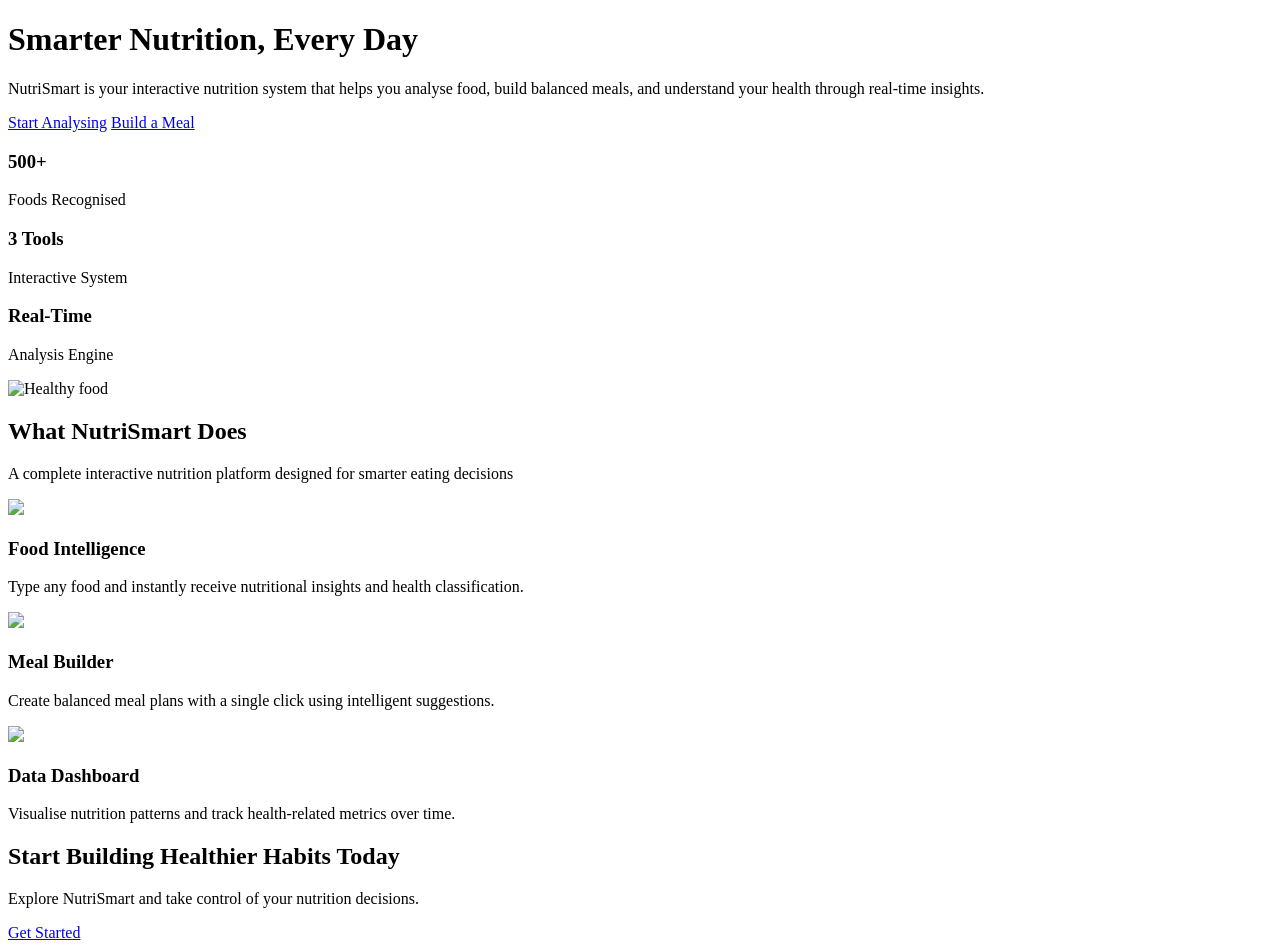
==== index.html @ 53d1402c "Create index.html" ====
<!DOCTYPE html>
    <h1>Smarter Nutrition, Every Day</h1>
    <p>NutriSmart is your interactive nutrition system that helps you analyse food, build balanced meals, and understand your health through real-time insights.</p>
    <div class="hero-buttons">
      <a class="btn" href="analyse.html">Start Analysing</a>
      <a class="btn-outline" href="meal.html">Build a Meal</a>
    </div>

    <div class="stats">
      <div class="stat">
        <h3>500+</h3>
        <p>Foods Recognised</p>
      </div>
      <div class="stat">
        <h3>3 Tools</h3>
        <p>Interactive System</p>
      </div>
      <div class="stat">
        <h3>Real-Time</h3>
        <p>Analysis Engine</p>
      </div>
    </div>
  </div>

  <div class="hero-image">
    <img src="https://images.unsplash.com/photo-1490645935967-10de6ba17061" alt="Healthy food">
  </div>
</section>

<section class="features">
  <h2>What NutriSmart Does</h2>
  <p class="sub">A complete interactive nutrition platform designed for smarter eating decisions</p>

  <div class="feature-grid">

    <div class="feature-card">
      <img src="https://images.unsplash.com/photo-1498837167922-ddd27525d352">
      <h3>Food Intelligence</h3>
      <p>Type any food and instantly receive nutritional insights and health classification.</p>
    </div>

    <div class="feature-card">
      <img src="https://images.unsplash.com/photo-1506084868230-bb9d95c24759">
      <h3>Meal Builder</h3>
      <p>Create balanced meal plans with a single click using intelligent suggestions.</p>
    </div>

    <div class="feature-card">
      <img src="https://images.unsplash.com/photo-1551288049-bebda4e38f71">
      <h3>Data Dashboard</h3>
      <p>Visualise nutrition patterns and track health-related metrics over time.</p>
    </div>

  </div>
</section>

<section class="cta">
  <h2>Start Building Healthier Habits Today</h2>
  <p>Explore NutriSmart and take control of your nutrition decisions.</p>
  <a class="btn" href="analyse.html">Get Started</a>
</section>

</body>
</html>
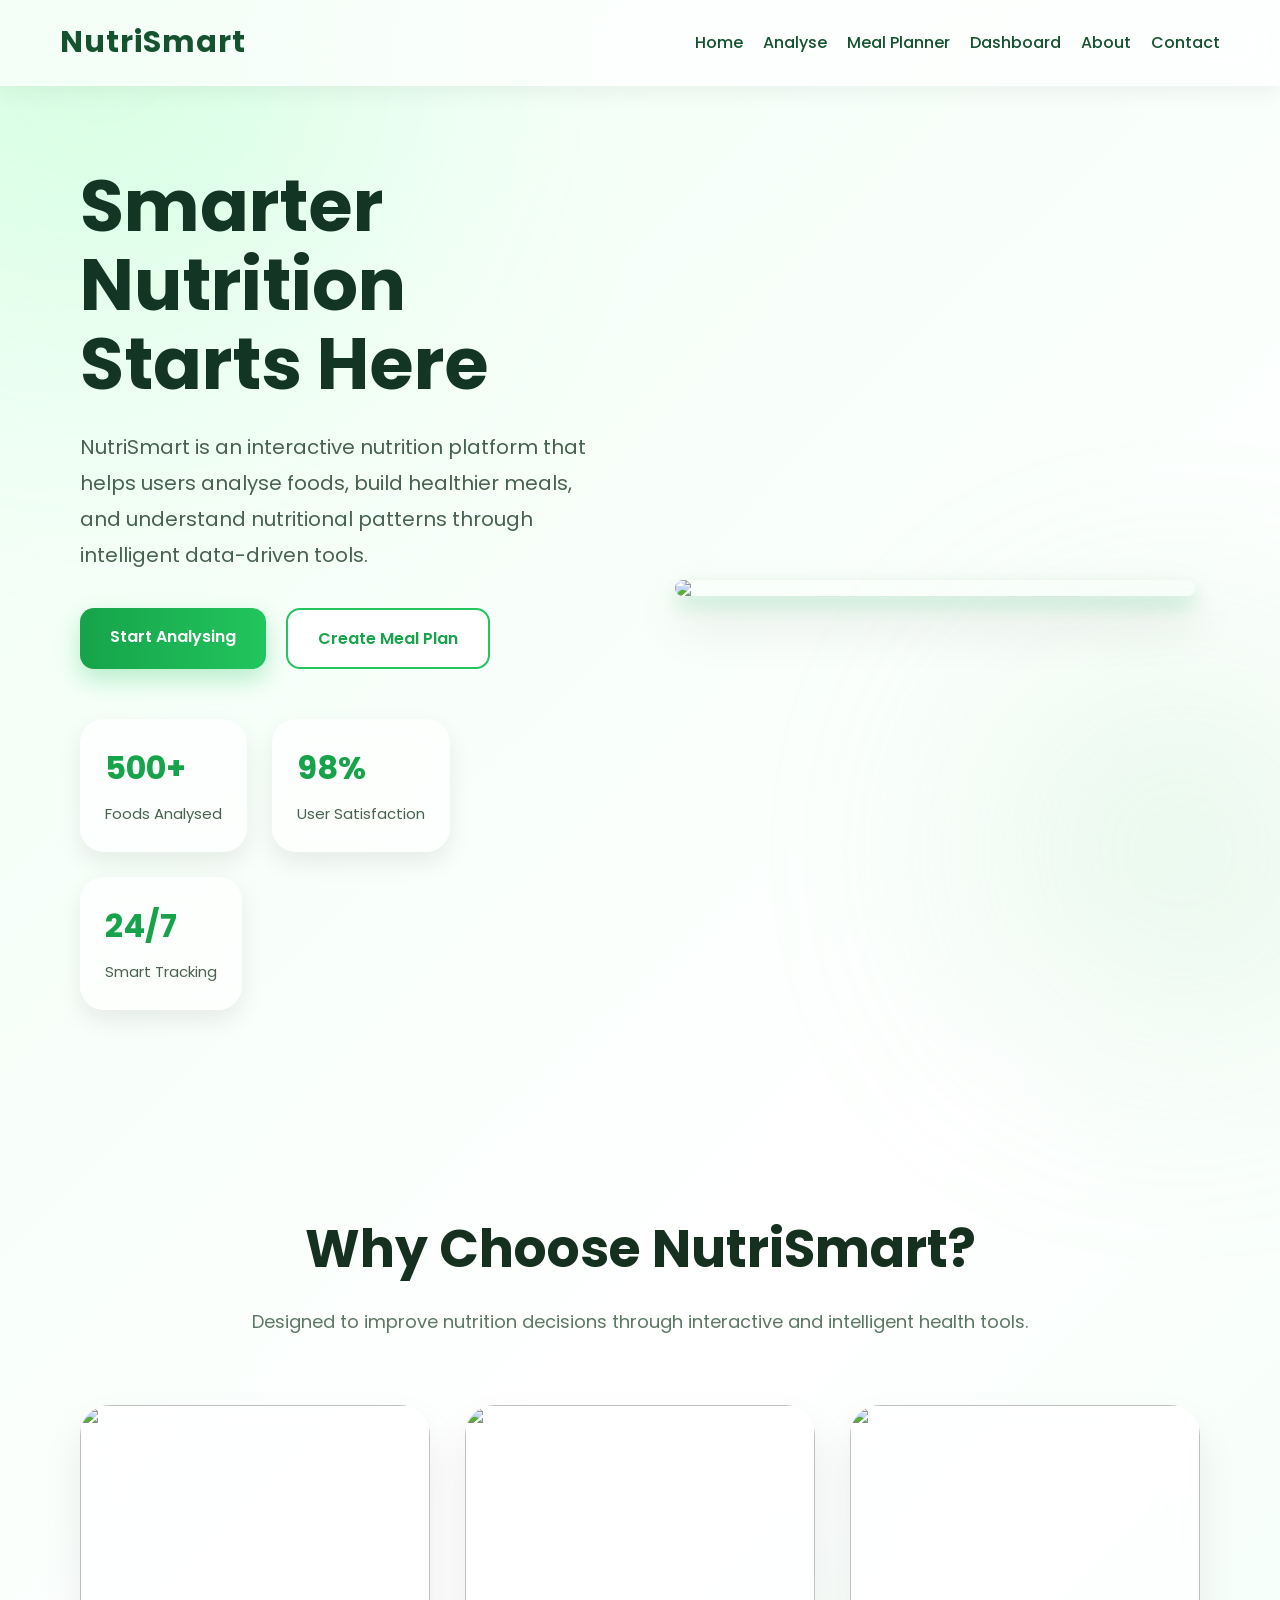
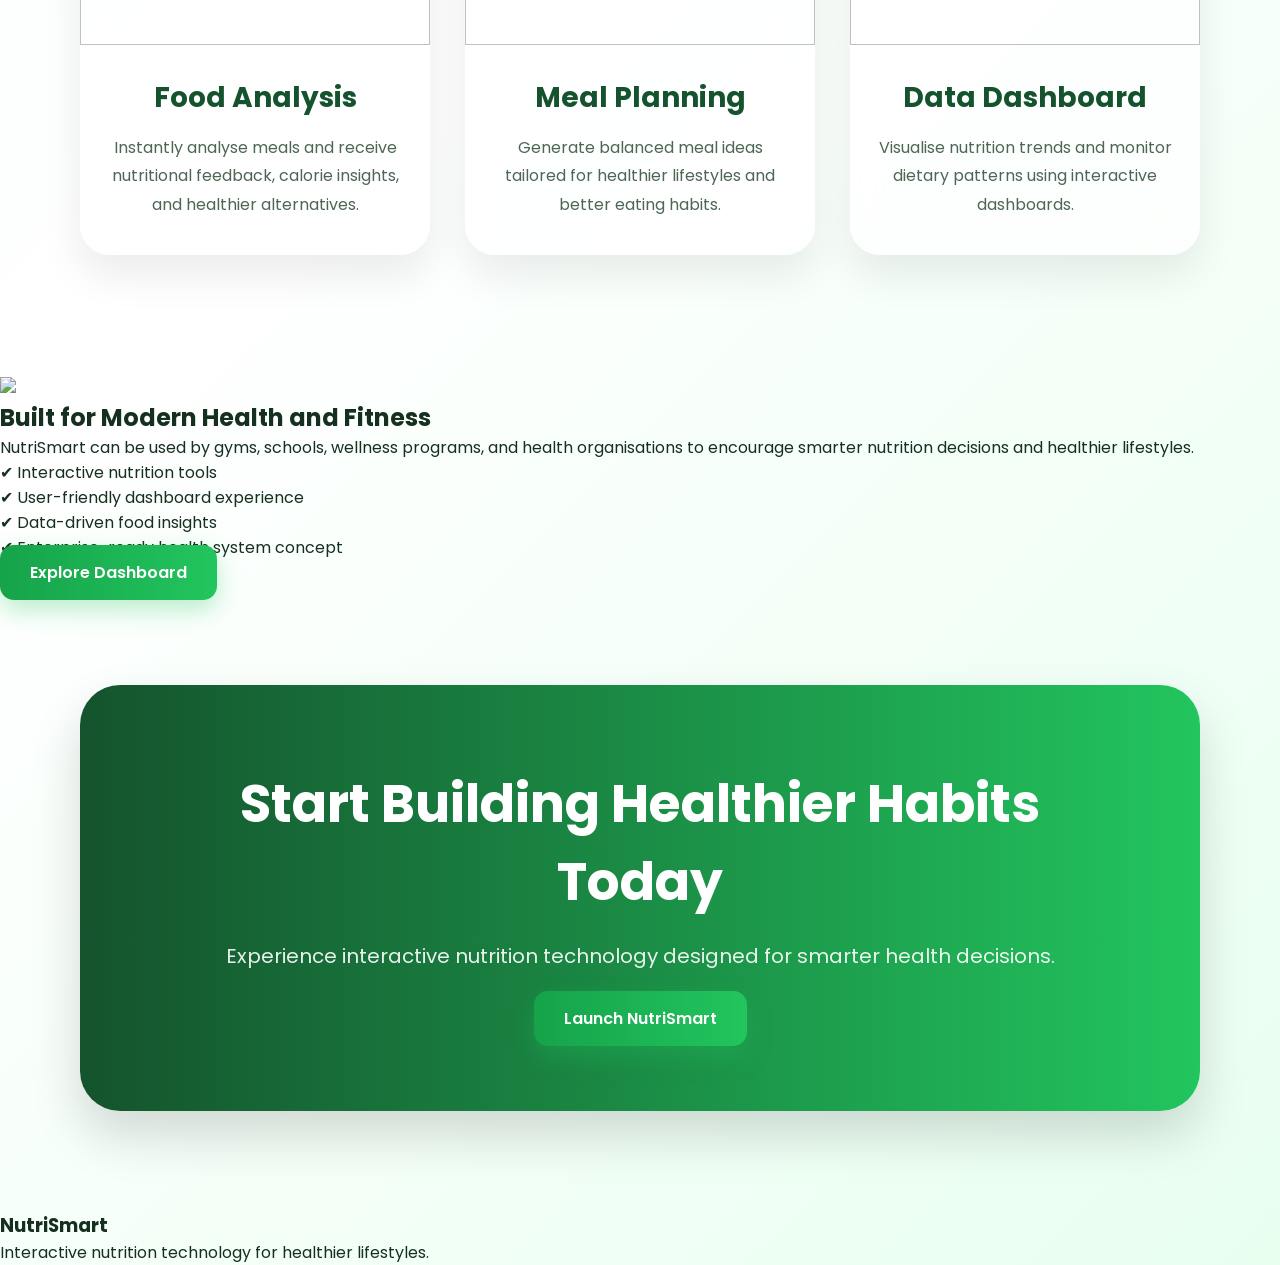
==== commit 4a0291e2: "Update index.html" ====
--- a/index.html
+++ b/index.html
@@ -1,64 +1,226 @@
 <!DOCTYPE html>
-    <h1>Smarter Nutrition, Every Day</h1>
-    <p>NutriSmart is your interactive nutrition system that helps you analyse food, build balanced meals, and understand your health through real-time insights.</p>
-    <div class="hero-buttons">
-      <a class="btn" href="analyse.html">Start Analysing</a>
-      <a class="btn-outline" href="meal.html">Build a Meal</a>
-    </div>
-
-    <div class="stats">
-      <div class="stat">
-        <h3>500+</h3>
-        <p>Foods Recognised</p>
-      </div>
-      <div class="stat">
-        <h3>3 Tools</h3>
-        <p>Interactive System</p>
-      </div>
-      <div class="stat">
-        <h3>Real-Time</h3>
-        <p>Analysis Engine</p>
-      </div>
-    </div>
-  </div>
-
-  <div class="hero-image">
-    <img src="https://images.unsplash.com/photo-1490645935967-10de6ba17061" alt="Healthy food">
-  </div>
-</section>
+<html lang="en">
+
+<head>
+<meta charset="UTF-8">
+<meta name="viewport" content="width=device-width, initial-scale=1.0">
+
+<title>NutriSmart</title>
+
+<link rel="stylesheet" href="style.css">
+
+<link href="https://fonts.googleapis.com/css2?family=Poppins:wght@300;400;500;600;700&display=swap" rel="stylesheet">
+</head>
+
+<body>
+
+<!-- BACKGROUND EFFECTS -->
+
+<div class="bg-blur"></div>
+<div class="bg-blur-2"></div>
+
+<!-- NAVBAR -->
+
+<nav>
+
+<div class="logo">
+NutriSmart
+</div>
+
+<div class="links">
+<a href="index.html">Home</a>
+<a href="analyse.html">Analyse</a>
+<a href="meal.html">Meal Planner</a>
+<a href="dashboard.html">Dashboard</a>
+<a href="about.html">About</a>
+<a href="contact.html">Contact</a>
+</div>
+
+</nav>
+
+<!-- HERO SECTION -->
+
+<section class="hero">
+
+<div class="hero-text">
+
+<h1>
+Smarter Nutrition <br>
+Starts Here
+</h1>
+
+<p>
+NutriSmart is an interactive nutrition platform that helps users analyse foods, build healthier meals, and understand nutritional patterns through intelligent data-driven tools.
+</p>
+
+<div class="hero-buttons">
+
+<a href="analyse.html" class="btn">
+Start Analysing
+</a>
+
+<a href="meal.html" class="btn-outline">
+Create Meal Plan
+</a>
+
+</div>
+
+<!-- STATS -->
+
+<div class="stats">
+
+<div class="stat">
+<h3>500+</h3>
+<p>Foods Analysed</p>
+</div>
+
+<div class="stat">
+<h3>98%</h3>
+<p>User Satisfaction</p>
+</div>
+
+<div class="stat">
+<h3>24/7</h3>
+<p>Smart Tracking</p>
+</div>
+
+</div>
+
+</div>
+
+<!-- HERO IMAGE -->
+
+<div class="hero-image">
+
+<img src="https://images.unsplash.com/photo-1490645935967-10de6ba17061?q=80&w=1200&auto=format&fit=crop">
+
+</div>
+
+</section>
+
+<!-- FEATURES -->
 
 <section class="features">
-  <h2>What NutriSmart Does</h2>
-  <p class="sub">A complete interactive nutrition platform designed for smarter eating decisions</p>
-
-  <div class="feature-grid">
-
-    <div class="feature-card">
-      <img src="https://images.unsplash.com/photo-1498837167922-ddd27525d352">
-      <h3>Food Intelligence</h3>
-      <p>Type any food and instantly receive nutritional insights and health classification.</p>
-    </div>
-
-    <div class="feature-card">
-      <img src="https://images.unsplash.com/photo-1506084868230-bb9d95c24759">
-      <h3>Meal Builder</h3>
-      <p>Create balanced meal plans with a single click using intelligent suggestions.</p>
-    </div>
-
-    <div class="feature-card">
-      <img src="https://images.unsplash.com/photo-1551288049-bebda4e38f71">
-      <h3>Data Dashboard</h3>
-      <p>Visualise nutrition patterns and track health-related metrics over time.</p>
-    </div>
-
-  </div>
-</section>
+
+<h2>
+Why Choose NutriSmart?
+</h2>
+
+<p class="sub">
+Designed to improve nutrition decisions through interactive and intelligent health tools.
+</p>
+
+<div class="feature-grid">
+
+<div class="feature-card">
+
+<img src="https://images.unsplash.com/photo-1498837167922-ddd27525d352?q=80&w=1200&auto=format&fit=crop">
+
+<h3>Food Analysis</h3>
+
+<p>
+Instantly analyse meals and receive nutritional feedback, calorie insights, and healthier alternatives.
+</p>
+
+</div>
+
+<div class="feature-card">
+
+<img src="https://images.unsplash.com/photo-1547592180-85f173990554?q=80&w=1200&auto=format&fit=crop">
+
+<h3>Meal Planning</h3>
+
+<p>
+Generate balanced meal ideas tailored for healthier lifestyles and better eating habits.
+</p>
+
+</div>
+
+<div class="feature-card">
+
+<img src="https://images.unsplash.com/photo-1551288049-bebda4e38f71?q=80&w=1200&auto=format&fit=crop">
+
+<h3>Data Dashboard</h3>
+
+<p>
+Visualise nutrition trends and monitor dietary patterns using interactive dashboards.
+</p>
+
+</div>
+
+</div>
+
+</section>
+
+<!-- INFO SECTION -->
+
+<section class="info-section">
+
+<div class="info-image">
+
+<img src="https://images.unsplash.com/photo-1512621776951-a57141f2eefd?q=80&w=1200&auto=format&fit=crop">
+
+</div>
+
+<div class="info-text">
+
+<h2>
+Built for Modern Health and Fitness
+</h2>
+
+<p>
+NutriSmart can be used by gyms, schools, wellness programs, and health organisations to encourage smarter nutrition decisions and healthier lifestyles.
+</p>
+
+<ul>
+
+<li>✔ Interactive nutrition tools</li>
+<li>✔ User-friendly dashboard experience</li>
+<li>✔ Data-driven food insights</li>
+<li>✔ Enterprise-ready health system concept</li>
+
+</ul>
+
+<a href="dashboard.html" class="btn">
+Explore Dashboard
+</a>
+
+</div>
+
+</section>
+
+<!-- CTA -->
 
 <section class="cta">
-  <h2>Start Building Healthier Habits Today</h2>
-  <p>Explore NutriSmart and take control of your nutrition decisions.</p>
-  <a class="btn" href="analyse.html">Get Started</a>
-</section>
+
+<h2>
+Start Building Healthier Habits Today
+</h2>
+
+<p>
+Experience interactive nutrition technology designed for smarter health decisions.
+</p>
+
+<a href="analyse.html" class="btn">
+Launch NutriSmart
+</a>
+
+</section>
+
+<!-- FOOTER -->
+
+<footer>
+
+<h3>
+NutriSmart
+</h3>
+
+<p>
+Interactive nutrition technology for healthier lifestyles.
+</p>
+
+</footer>
 
 </body>
+
 </html>
--- a/style.css
+++ b/style.css
@@ -0,0 +1,495 @@
+@import url('https://fonts.googleapis.com/css2?family=Poppins:wght@300;400;500;600;700&display=swap');
+
+*{
+margin:0;
+padding:0;
+box-sizing:border-box;
+scroll-behavior:smooth;
+}
+
+body{
+font-family:'Poppins',sans-serif;
+background:linear-gradient(135deg,#effff4,#ffffff,#e8fff0);
+overflow-x:hidden;
+color:#163020;
+position:relative;
+}
+
+/* BACKGROUND EFFECTS */
+
+.bg-blur{
+position:fixed;
+width:500px;
+height:500px;
+background:#6dff9a;
+border-radius:50%;
+filter:blur(140px);
+top:-200px;
+left:-150px;
+opacity:0.25;
+z-index:-1;
+}
+
+.bg-blur-2{
+position:fixed;
+width:400px;
+height:400px;
+background:#8de0a6;
+border-radius:50%;
+filter:blur(120px);
+bottom:-150px;
+right:-100px;
+opacity:0.2;
+z-index:-1;
+}
+
+/* NAVBAR */
+
+nav{
+display:flex;
+justify-content:space-between;
+align-items:center;
+padding:20px 60px;
+position:sticky;
+top:0;
+z-index:999;
+background:rgba(255,255,255,0.7);
+backdrop-filter:blur(20px);
+border-bottom:1px solid rgba(255,255,255,0.4);
+box-shadow:0 8px 20px rgba(0,0,0,0.05);
+}
+
+.logo{
+font-size:30px;
+font-weight:700;
+color:#14532d;
+letter-spacing:1px;
+}
+
+.links{
+display:flex;
+align-items:center;
+gap:20px;
+}
+
+.links a{
+text-decoration:none;
+color:#14532d;
+font-weight:500;
+transition:0.3s;
+position:relative;
+}
+
+.links a::after{
+content:'';
+position:absolute;
+left:0;
+bottom:-5px;
+width:0%;
+height:2px;
+background:#22c55e;
+transition:0.3s;
+}
+
+.links a:hover::after{
+width:100%;
+}
+
+.links a:hover{
+color:#22c55e;
+}
+
+/* HERO SECTION */
+
+.hero{
+min-height:100vh;
+display:flex;
+justify-content:space-between;
+align-items:center;
+padding:80px;
+gap:60px;
+}
+
+.hero-text{
+flex:1;
+animation:fadeUp 1s ease;
+}
+
+.hero-text h1{
+font-size:72px;
+line-height:1.1;
+margin-bottom:25px;
+color:#123524;
+font-weight:700;
+}
+
+.hero-text p{
+font-size:20px;
+line-height:1.8;
+color:#47624f;
+margin-bottom:35px;
+max-width:650px;
+}
+
+.hero-buttons{
+display:flex;
+gap:20px;
+margin-bottom:50px;
+}
+
+/* BUTTONS */
+
+.btn{
+padding:16px 30px;
+background:linear-gradient(to right,#16a34a,#22c55e);
+border-radius:14px;
+color:white;
+text-decoration:none;
+font-weight:600;
+transition:0.4s;
+box-shadow:0 10px 25px rgba(34,197,94,0.3);
+}
+
+.btn:hover{
+transform:translateY(-4px) scale(1.03);
+box-shadow:0 15px 35px rgba(34,197,94,0.4);
+}
+
+.btn-outline{
+padding:16px 30px;
+border:2px solid #22c55e;
+border-radius:14px;
+color:#16a34a;
+text-decoration:none;
+font-weight:600;
+transition:0.4s;
+background:white;
+}
+
+.btn-outline:hover{
+background:#22c55e;
+color:white;
+transform:translateY(-4px);
+}
+
+/* HERO IMAGE */
+
+.hero-image{
+flex:1;
+display:flex;
+justify-content:center;
+animation:float 4s ease-in-out infinite;
+}
+
+.hero-image img{
+width:100%;
+max-width:520px;
+border-radius:35px;
+box-shadow:
+0 25px 50px rgba(0,0,0,0.15),
+0 10px 20px rgba(34,197,94,0.2);
+object-fit:cover;
+}
+
+/* STATS */
+
+.stats{
+display:flex;
+gap:25px;
+flex-wrap:wrap;
+}
+
+.stat{
+background:rgba(255,255,255,0.65);
+backdrop-filter:blur(15px);
+padding:25px;
+border-radius:24px;
+min-width:160px;
+box-shadow:0 10px 25px rgba(0,0,0,0.08);
+transition:0.4s;
+}
+
+.stat:hover{
+transform:translateY(-8px);
+}
+
+.stat h3{
+font-size:32px;
+color:#16a34a;
+margin-bottom:8px;
+}
+
+.stat p{
+font-size:15px;
+margin:0;
+}
+
+/* FEATURES */
+
+.features{
+padding:120px 80px;
+text-align:center;
+}
+
+.features h2{
+font-size:52px;
+margin-bottom:20px;
+color:#163020;
+}
+
+.sub{
+font-size:18px;
+color:#5b7864;
+margin-bottom:70px;
+}
+
+.feature-grid{
+display:grid;
+grid-template-columns:repeat(auto-fit,minmax(300px,1fr));
+gap:35px;
+}
+
+.feature-card{
+background:rgba(255,255,255,0.75);
+backdrop-filter:blur(18px);
+border-radius:30px;
+overflow:hidden;
+box-shadow:0 20px 40px rgba(0,0,0,0.08);
+transition:0.5s;
+position:relative;
+}
+
+.feature-card:hover{
+transform:translateY(-12px) scale(1.02);
+}
+
+.feature-card img{
+width:100%;
+height:240px;
+object-fit:cover;
+transition:0.5s;
+}
+
+.feature-card:hover img{
+transform:scale(1.08);
+}
+
+.feature-card h3{
+font-size:28px;
+margin:25px 0 15px;
+color:#14532d;
+}
+
+.feature-card p{
+padding:0 25px 35px;
+line-height:1.8;
+color:#4d6655;
+}
+
+/* CTA SECTION */
+
+.cta{
+margin:100px 80px;
+padding:80px;
+border-radius:40px;
+background:linear-gradient(to right,#14532d,#22c55e);
+text-align:center;
+color:white;
+box-shadow:0 25px 50px rgba(0,0,0,0.15);
+}
+
+.cta h2{
+font-size:52px;
+margin-bottom:20px;
+}
+
+.cta p{
+font-size:20px;
+margin-bottom:35px;
+opacity:0.9;
+}
+
+/* GENERAL BOX */
+
+.box{
+padding:120px 40px;
+text-align:center;
+max-width:1100px;
+margin:auto;
+}
+
+.box h1{
+font-size:60px;
+margin-bottom:25px;
+color:#163020;
+}
+
+.box p{
+font-size:18px;
+color:#5b7864;
+margin-bottom:35px;
+line-height:1.7;
+}
+
+/* INPUTS */
+
+input,
+textarea{
+width:80%;
+max-width:700px;
+padding:18px;
+margin:15px 0;
+border:none;
+border-radius:18px;
+background:rgba(255,255,255,0.7);
+backdrop-filter:blur(15px);
+box-shadow:0 10px 20px rgba(0,0,0,0.06);
+font-size:16px;
+outline:none;
+transition:0.3s;
+}
+
+input:focus,
+textarea:focus{
+transform:scale(1.02);
+box-shadow:0 15px 30px rgba(34,197,94,0.2);
+}
+
+textarea{
+height:160px;
+resize:none;
+}
+
+button{
+padding:16px 30px;
+border:none;
+border-radius:15px;
+background:linear-gradient(to right,#16a34a,#22c55e);
+color:white;
+font-size:16px;
+font-weight:600;
+cursor:pointer;
+transition:0.4s;
+box-shadow:0 10px 20px rgba(34,197,94,0.25);
+}
+
+button:hover{
+transform:translateY(-5px);
+}
+
+/* DASHBOARD */
+
+.grid{
+display:grid;
+grid-template-columns:repeat(auto-fit,minmax(220px,1fr));
+gap:25px;
+margin-top:50px;
+}
+
+.card{
+background:rgba(255,255,255,0.75);
+backdrop-filter:blur(20px);
+padding:35px;
+border-radius:28px;
+box-shadow:0 15px 30px rgba(0,0,0,0.08);
+font-size:20px;
+font-weight:600;
+transition:0.4s;
+}
+
+.card:hover{
+transform:translateY(-10px);
+}
+
+/* ANIMATIONS */
+
+@keyframes fadeUp{
+from{
+opacity:0;
+transform:translateY(40px);
+}
+to{
+opacity:1;
+transform:translateY(0);
+}
+}
+
+@keyframes float{
+0%{
+transform:translateY(0px);
+}
+50%{
+transform:translateY(-18px);
+}
+100%{
+transform:translateY(0px);
+}
+}
+
+/* SCROLLBAR */
+
+::-webkit-scrollbar{
+width:10px;
+}
+
+::-webkit-scrollbar-track{
+background:#e8fff0;
+}
+
+::-webkit-scrollbar-thumb{
+background:#22c55e;
+border-radius:20px;
+}
+
+/* MOBILE */
+
+@media(max-width:900px){
+
+.hero{
+flex-direction:column;
+text-align:center;
+padding:50px 25px;
+}
+
+.hero-text h1{
+font-size:50px;
+}
+
+.hero-buttons{
+justify-content:center;
+flex-wrap:wrap;
+}
+
+.stats{
+justify-content:center;
+}
+
+nav{
+padding:20px;
+flex-direction:column;
+gap:20px;
+}
+
+.links{
+flex-wrap:wrap;
+justify-content:center;
+}
+
+.features{
+padding:80px 25px;
+}
+
+.cta{
+margin:50px 25px;
+padding:50px 25px;
+}
+
+.cta h2{
+font-size:38px;
+}
+
+.box h1{
+font-size:42px;
+}
+
+}
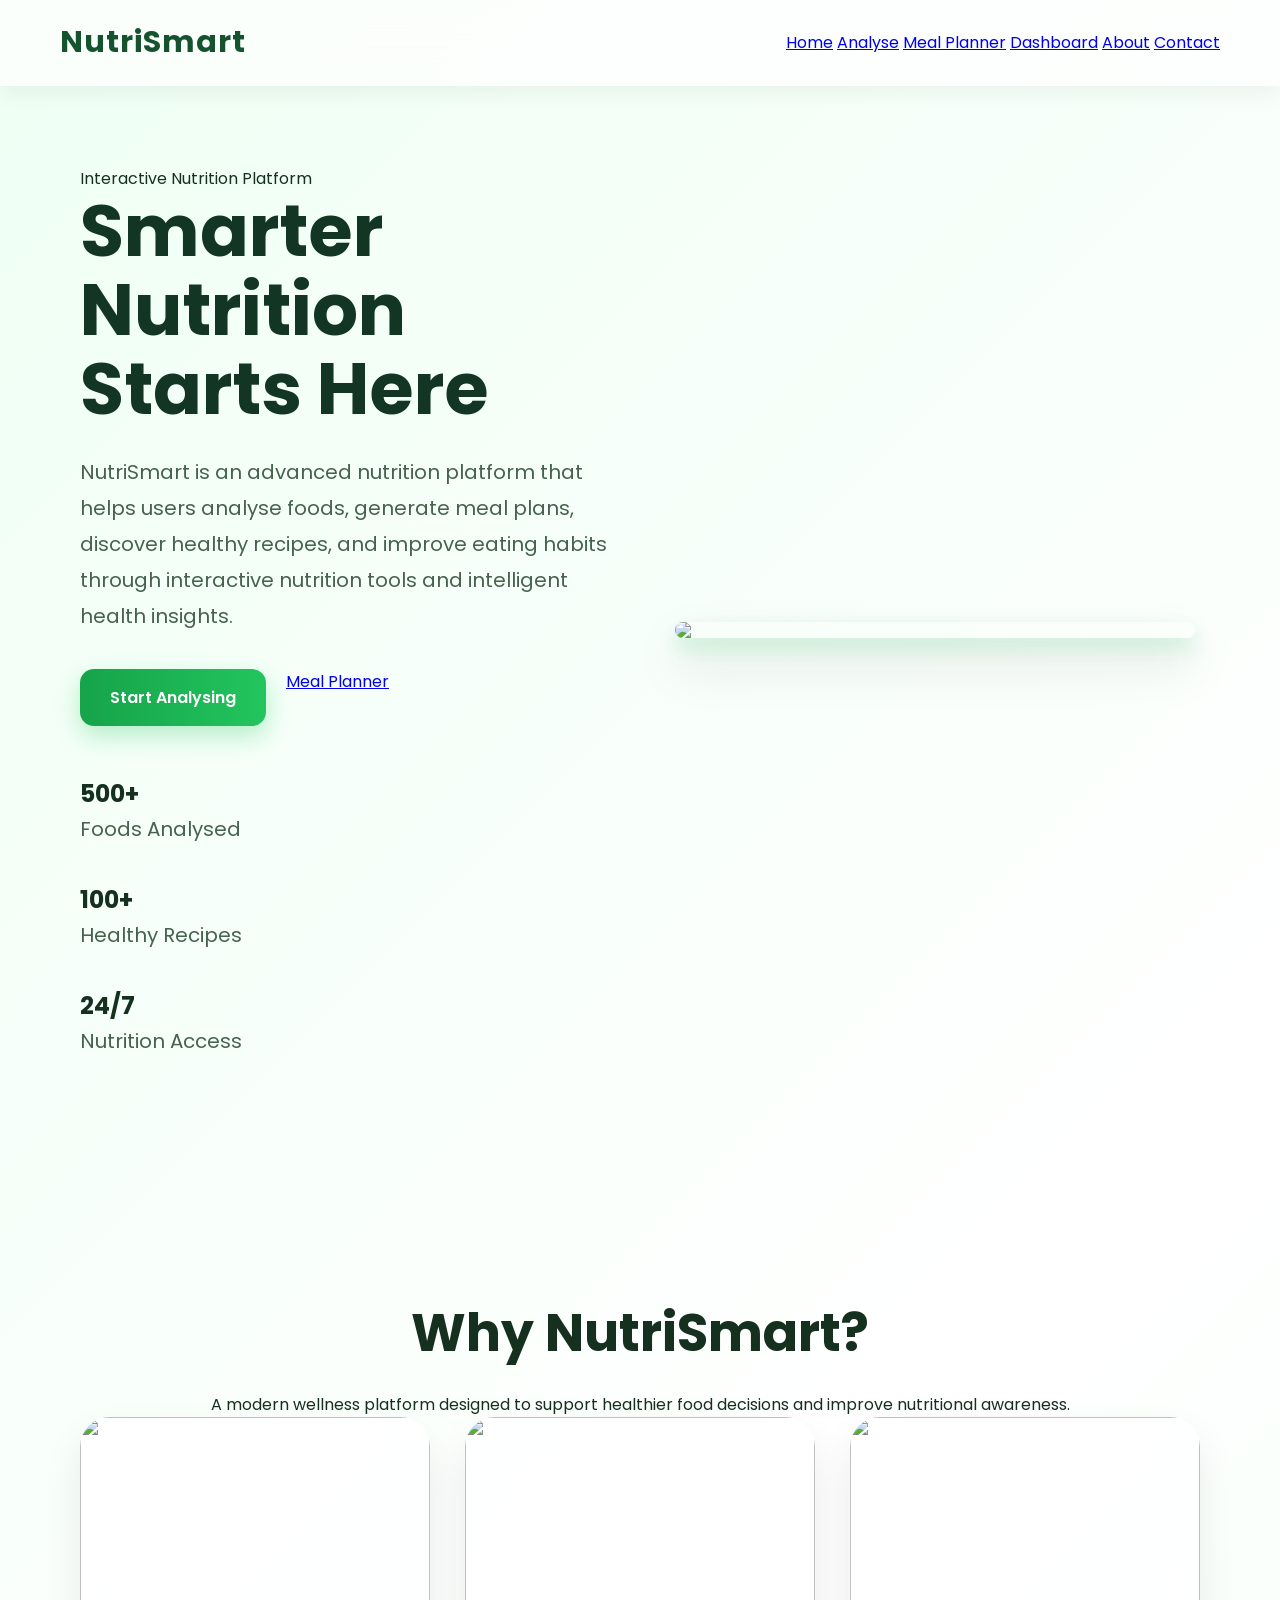
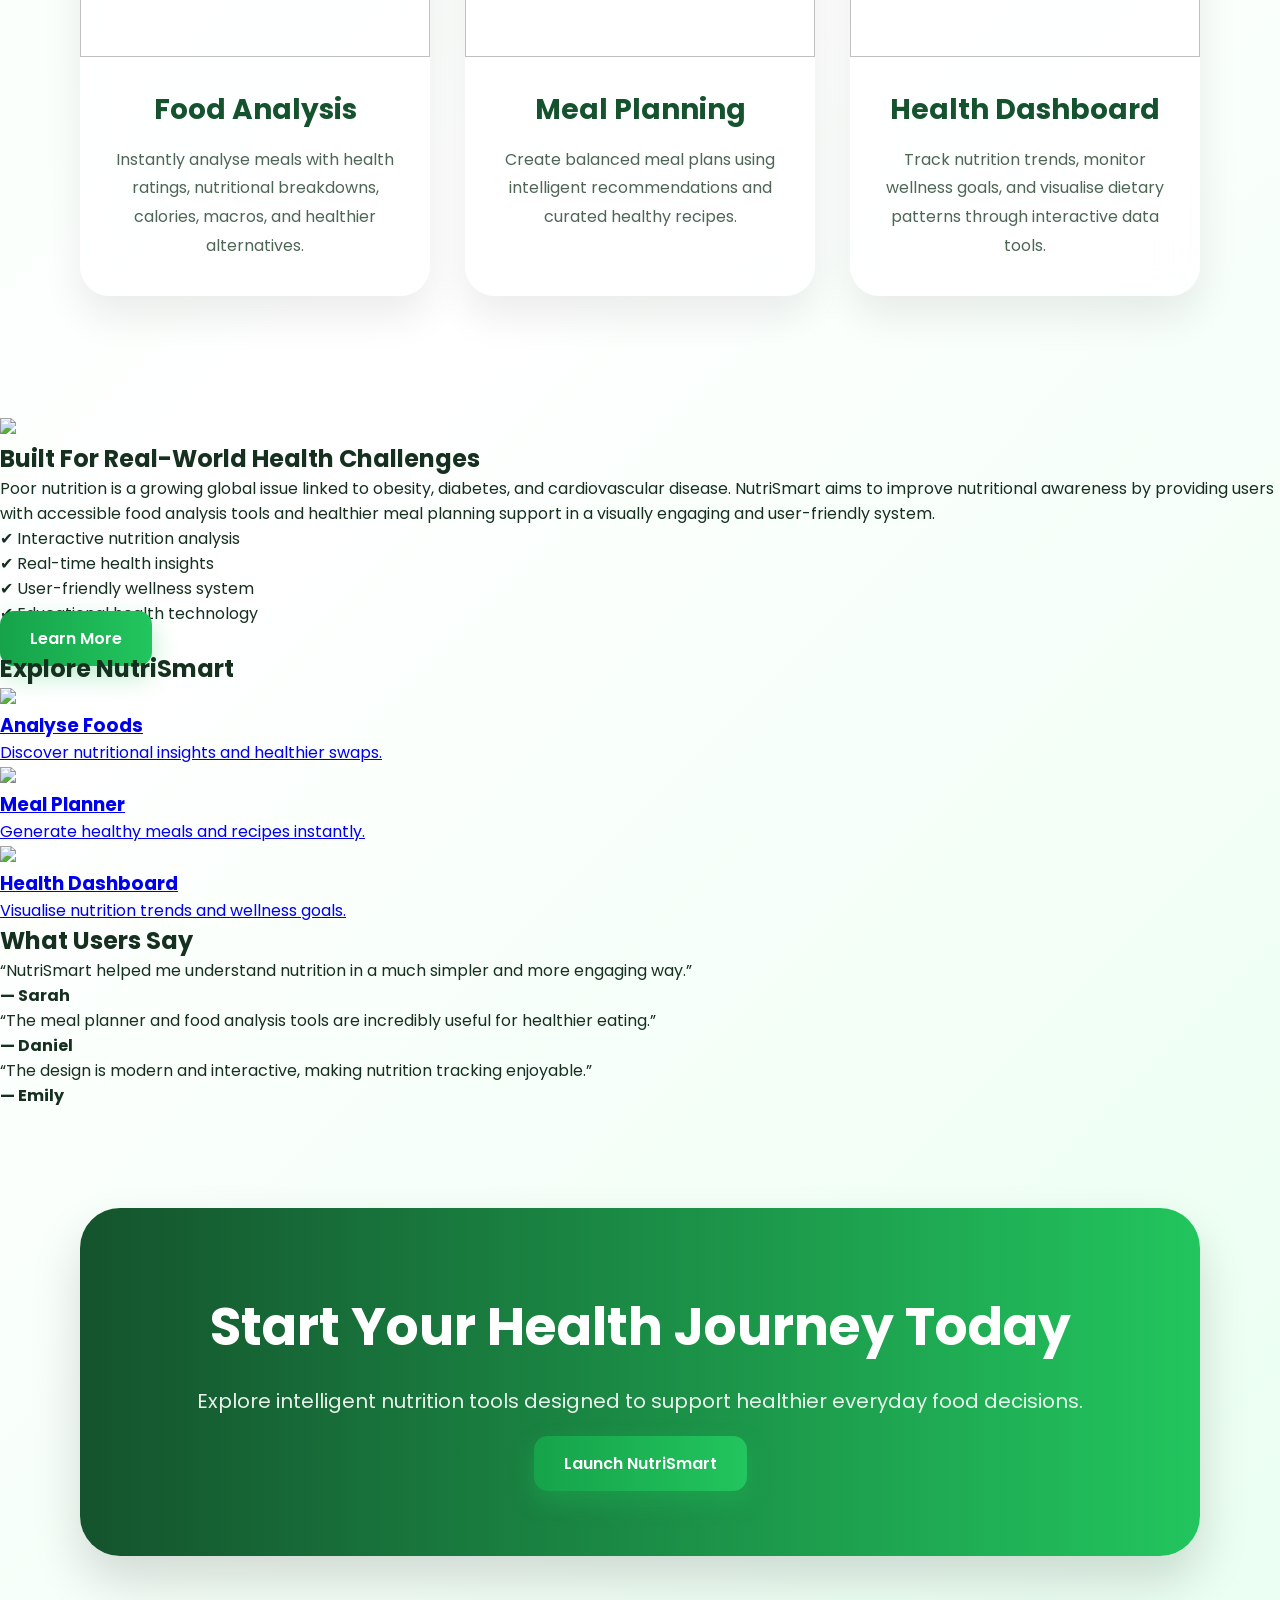
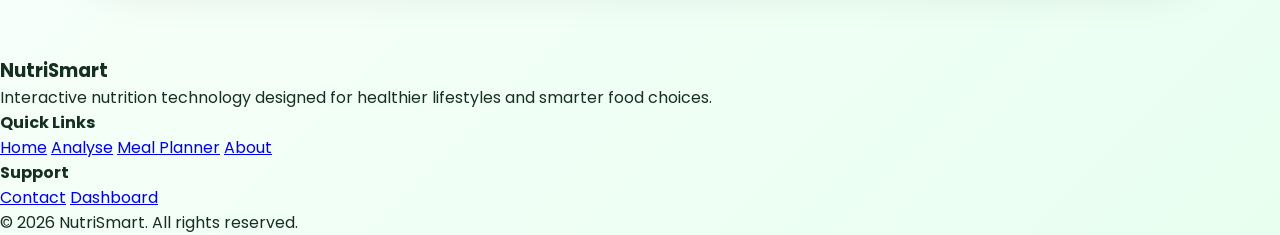
==== commit f121b7a3: "Update index.html" ====
--- a/index.html
+++ b/index.html
@@ -2,6 +2,7 @@
 <html lang="en">
 
 <head>
+
 <meta charset="UTF-8">
 <meta name="viewport" content="width=device-width, initial-scale=1.0">
 
@@ -10,16 +11,17 @@
 <link rel="stylesheet" href="style.css">
 
 <link href="https://fonts.googleapis.com/css2?family=Poppins:wght@300;400;500;600;700&display=swap" rel="stylesheet">
+
 </head>
 
 <body>
 
 <!-- BACKGROUND EFFECTS -->
 
-<div class="bg-blur"></div>
-<div class="bg-blur-2"></div>
-
-<!-- NAVBAR -->
+<div class="bg1"></div>
+<div class="bg2"></div>
+
+<!-- NAVIGATION -->
 
 <nav>
 
@@ -27,13 +29,15 @@
 NutriSmart
 </div>
 
-<div class="links">
+<div class="nav-links">
+
 <a href="index.html">Home</a>
 <a href="analyse.html">Analyse</a>
 <a href="meal.html">Meal Planner</a>
 <a href="dashboard.html">Dashboard</a>
 <a href="about.html">About</a>
 <a href="contact.html">Contact</a>
+
 </div>
 
 </nav>
@@ -43,6 +47,10 @@
 <section class="hero">
 
 <div class="hero-text">
+
+<div class="tag">
+Interactive Nutrition Platform
+</div>
 
 <h1>
 Smarter Nutrition <br>
@@ -50,7 +58,7 @@
 </h1>
 
 <p>
-NutriSmart is an interactive nutrition platform that helps users analyse foods, build healthier meals, and understand nutritional patterns through intelligent data-driven tools.
+NutriSmart is an advanced nutrition platform that helps users analyse foods, generate meal plans, discover healthy recipes, and improve eating habits through interactive nutrition tools and intelligent health insights.
 </p>
 
 <div class="hero-buttons">
@@ -59,36 +67,38 @@
 Start Analysing
 </a>
 
-<a href="meal.html" class="btn-outline">
-Create Meal Plan
-</a>
-
-</div>
-
-<!-- STATS -->
-
-<div class="stats">
-
-<div class="stat">
-<h3>500+</h3>
+<a href="meal.html" class="btn2">
+Meal Planner
+</a>
+
+</div>
+
+<div class="hero-stats">
+
+<div class="stat-card">
+
+<h2>500+</h2>
 <p>Foods Analysed</p>
-</div>
-
-<div class="stat">
-<h3>98%</h3>
-<p>User Satisfaction</p>
-</div>
-
-<div class="stat">
-<h3>24/7</h3>
-<p>Smart Tracking</p>
-</div>
-
-</div>
-
-</div>
-
-<!-- HERO IMAGE -->
+
+</div>
+
+<div class="stat-card">
+
+<h2>100+</h2>
+<p>Healthy Recipes</p>
+
+</div>
+
+<div class="stat-card">
+
+<h2>24/7</h2>
+<p>Nutrition Access</p>
+
+</div>
+
+</div>
+
+</div>
 
 <div class="hero-image">
 
@@ -103,11 +113,11 @@
 <section class="features">
 
 <h2>
-Why Choose NutriSmart?
-</h2>
-
-<p class="sub">
-Designed to improve nutrition decisions through interactive and intelligent health tools.
+Why NutriSmart?
+</h2>
+
+<p class="section-subtitle">
+A modern wellness platform designed to support healthier food decisions and improve nutritional awareness.
 </p>
 
 <div class="feature-grid">
@@ -116,74 +126,192 @@
 
 <img src="https://images.unsplash.com/photo-1498837167922-ddd27525d352?q=80&w=1200&auto=format&fit=crop">
 
-<h3>Food Analysis</h3>
-
-<p>
-Instantly analyse meals and receive nutritional feedback, calorie insights, and healthier alternatives.
-</p>
+<div class="feature-content">
+
+<h3>
+Food Analysis
+</h3>
+
+<p>
+Instantly analyse meals with health ratings, nutritional breakdowns, calories, macros, and healthier alternatives.
+</p>
+
+</div>
 
 </div>
 
 <div class="feature-card">
 
+<img src="https://images.unsplash.com/photo-1512621776951-a57141f2eefd?q=80&w=1200&auto=format&fit=crop">
+
+<div class="feature-content">
+
+<h3>
+Meal Planning
+</h3>
+
+<p>
+Create balanced meal plans using intelligent recommendations and curated healthy recipes.
+</p>
+
+</div>
+
+</div>
+
+<div class="feature-card">
+
+<img src="https://images.unsplash.com/photo-1551288049-bebda4e38f71?q=80&w=1200&auto=format&fit=crop">
+
+<div class="feature-content">
+
+<h3>
+Health Dashboard
+</h3>
+
+<p>
+Track nutrition trends, monitor wellness goals, and visualise dietary patterns through interactive data tools.
+</p>
+
+</div>
+
+</div>
+
+</div>
+
+</section>
+
+<!-- SHOWCASE SECTION -->
+
+<section class="showcase">
+
+<div class="showcase-image">
+
+<img src="https://images.unsplash.com/photo-1504674900247-0877df9cc836?q=80&w=1200&auto=format&fit=crop">
+
+</div>
+
+<div class="showcase-text">
+
+<h2>
+Built For Real-World Health Challenges
+</h2>
+
+<p>
+Poor nutrition is a growing global issue linked to obesity, diabetes, and cardiovascular disease. NutriSmart aims to improve nutritional awareness by providing users with accessible food analysis tools and healthier meal planning support in a visually engaging and user-friendly system.
+</p>
+
+<ul>
+
+<li>✔ Interactive nutrition analysis</li>
+<li>✔ Real-time health insights</li>
+<li>✔ User-friendly wellness system</li>
+<li>✔ Educational health technology</li>
+
+</ul>
+
+<a href="about.html" class="btn">
+Learn More
+</a>
+
+</div>
+
+</section>
+
+<!-- QUICK ACCESS SECTION -->
+
+<section class="quick-links">
+
+<h2>
+Explore NutriSmart
+</h2>
+
+<div class="quick-grid">
+
+<a href="analyse.html" class="quick-card">
+
+<img src="https://images.unsplash.com/photo-1482049016688-2d3e1b311543?q=80&w=1200&auto=format&fit=crop">
+
+<h3>Analyse Foods</h3>
+
+<p>
+Discover nutritional insights and healthier swaps.
+</p>
+
+</a>
+
+<a href="meal.html" class="quick-card">
+
 <img src="https://images.unsplash.com/photo-1547592180-85f173990554?q=80&w=1200&auto=format&fit=crop">
 
-<h3>Meal Planning</h3>
-
-<p>
-Generate balanced meal ideas tailored for healthier lifestyles and better eating habits.
-</p>
-
-</div>
-
-<div class="feature-card">
-
-<img src="https://images.unsplash.com/photo-1551288049-bebda4e38f71?q=80&w=1200&auto=format&fit=crop">
-
-<h3>Data Dashboard</h3>
-
-<p>
-Visualise nutrition trends and monitor dietary patterns using interactive dashboards.
-</p>
-
-</div>
-
-</div>
-
-</section>
-
-<!-- INFO SECTION -->
-
-<section class="info-section">
-
-<div class="info-image">
-
-<img src="https://images.unsplash.com/photo-1512621776951-a57141f2eefd?q=80&w=1200&auto=format&fit=crop">
-
-</div>
-
-<div class="info-text">
-
-<h2>
-Built for Modern Health and Fitness
-</h2>
-
-<p>
-NutriSmart can be used by gyms, schools, wellness programs, and health organisations to encourage smarter nutrition decisions and healthier lifestyles.
-</p>
-
-<ul>
-
-<li>✔ Interactive nutrition tools</li>
-<li>✔ User-friendly dashboard experience</li>
-<li>✔ Data-driven food insights</li>
-<li>✔ Enterprise-ready health system concept</li>
-
-</ul>
-
-<a href="dashboard.html" class="btn">
-Explore Dashboard
-</a>
+<h3>Meal Planner</h3>
+
+<p>
+Generate healthy meals and recipes instantly.
+</p>
+
+</a>
+
+<a href="dashboard.html" class="quick-card">
+
+<img src="https://images.unsplash.com/photo-1556740749-887f6717d7e4?q=80&w=1200&auto=format&fit=crop">
+
+<h3>Health Dashboard</h3>
+
+<p>
+Visualise nutrition trends and wellness goals.
+</p>
+
+</a>
+
+</div>
+
+</section>
+
+<!-- TESTIMONIALS -->
+
+<section class="testimonials">
+
+<h2>
+What Users Say
+</h2>
+
+<div class="testimonial-grid">
+
+<div class="testimonial-card">
+
+<p>
+“NutriSmart helped me understand nutrition in a much simpler and more engaging way.”
+</p>
+
+<h4>
+— Sarah
+</h4>
+
+</div>
+
+<div class="testimonial-card">
+
+<p>
+“The meal planner and food analysis tools are incredibly useful for healthier eating.”
+</p>
+
+<h4>
+— Daniel
+</h4>
+
+</div>
+
+<div class="testimonial-card">
+
+<p>
+“The design is modern and interactive, making nutrition tracking enjoyable.”
+</p>
+
+<h4>
+— Emily
+</h4>
+
+</div>
 
 </div>
 
@@ -194,11 +322,11 @@
 <section class="cta">
 
 <h2>
-Start Building Healthier Habits Today
-</h2>
-
-<p>
-Experience interactive nutrition technology designed for smarter health decisions.
+Start Your Health Journey Today
+</h2>
+
+<p>
+Explore intelligent nutrition tools designed to support healthier everyday food decisions.
 </p>
 
 <a href="analyse.html" class="btn">
@@ -210,17 +338,59 @@
 <!-- FOOTER -->
 
 <footer>
+
+<div class="footer-container">
+
+<div class="footer-brand">
 
 <h3>
 NutriSmart
 </h3>
 
 <p>
-Interactive nutrition technology for healthier lifestyles.
-</p>
+Interactive nutrition technology designed for healthier lifestyles and smarter food choices.
+</p>
+
+</div>
+
+<div class="footer-links">
+
+<h4>
+Quick Links
+</h4>
+
+<a href="index.html">Home</a>
+<a href="analyse.html">Analyse</a>
+<a href="meal.html">Meal Planner</a>
+<a href="about.html">About</a>
+
+</div>
+
+<div class="footer-links">
+
+<h4>
+Support
+</h4>
+
+<a href="contact.html">Contact</a>
+<a href="dashboard.html">Dashboard</a>
+
+</div>
+
+</div>
+
+<div class="footer-bottom">
+
+<p>
+© 2026 NutriSmart. All rights reserved.
+</p>
+
+</div>
 
 </footer>
 
+<script src="script.js"></script>
+
 </body>
 
 </html>
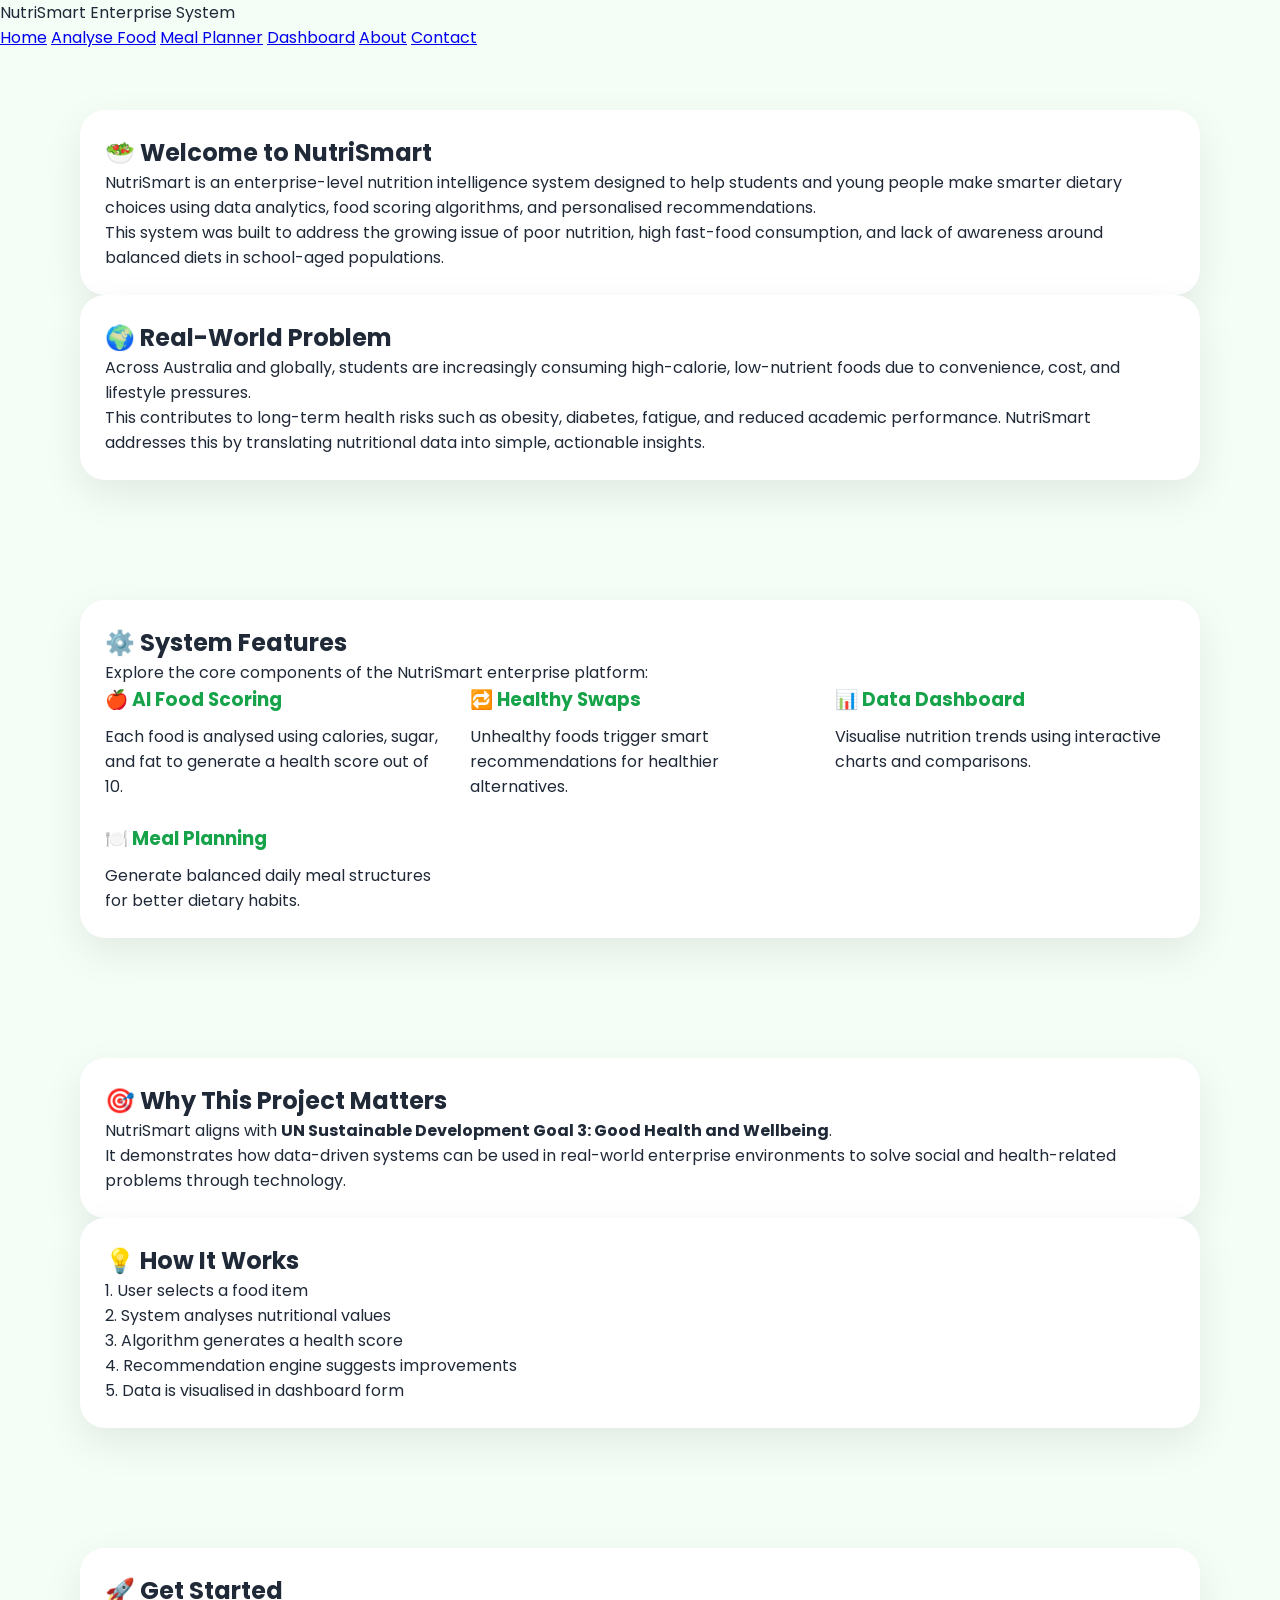
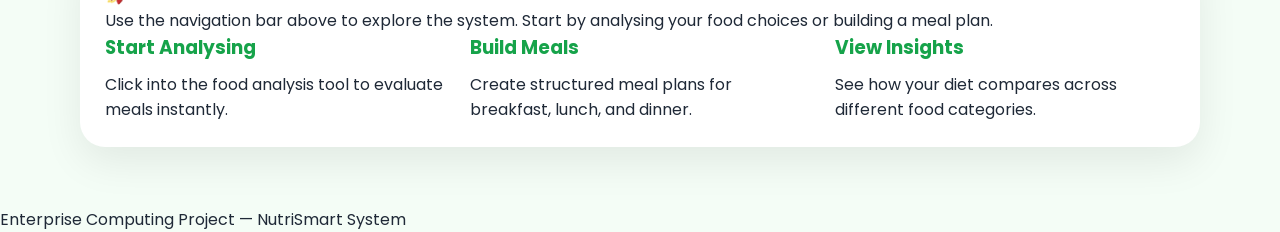
==== commit 12cdb7de: "Update index.html" ====
--- a/index.html
+++ b/index.html
@@ -1,396 +1,149 @@
 <!DOCTYPE html>
 <html lang="en">
-
 <head>
-
-<meta charset="UTF-8">
-<meta name="viewport" content="width=device-width, initial-scale=1.0">
-
-<title>NutriSmart</title>
-
-<link rel="stylesheet" href="style.css">
-
-<link href="https://fonts.googleapis.com/css2?family=Poppins:wght@300;400;500;600;700&display=swap" rel="stylesheet">
-
+  <meta charset="UTF-8">
+  <title>NutriSmart Enterprise System</title>
+  <link rel="stylesheet" href="style.css">
 </head>
 
 <body>
 
-<!-- BACKGROUND EFFECTS -->
-
-<div class="bg1"></div>
-<div class="bg2"></div>
-
-<!-- NAVIGATION -->
+<header>
+  NutriSmart Enterprise System
+</header>
 
 <nav>
+  <a href="index.html">Home</a>
+  <a href="analyse.html">Analyse Food</a>
+  <a href="meal.html">Meal Planner</a>
+  <a href="dashboard.html">Dashboard</a>
+  <a href="about.html">About</a>
+  <a href="contact.html">Contact</a>
+</nav>
 
-<div class="logo">
-NutriSmart
-</div>
+<!-- HERO SECTION -->
+<div class="section">
 
-<div class="nav-links">
+  <div class="card">
+    <h2>🥗 Welcome to NutriSmart</h2>
+    <p>
+      NutriSmart is an enterprise-level nutrition intelligence system designed to help students and young people
+      make smarter dietary choices using data analytics, food scoring algorithms, and personalised recommendations.
+    </p>
+    <p>
+      This system was built to address the growing issue of poor nutrition, high fast-food consumption,
+      and lack of awareness around balanced diets in school-aged populations.
+    </p>
+  </div>
 
-<a href="index.html">Home</a>
-<a href="analyse.html">Analyse</a>
-<a href="meal.html">Meal Planner</a>
-<a href="dashboard.html">Dashboard</a>
-<a href="about.html">About</a>
-<a href="contact.html">Contact</a>
+  <div class="card">
+    <h2>🌍 Real-World Problem</h2>
+    <p>
+      Across Australia and globally, students are increasingly consuming high-calorie, low-nutrient foods due to
+      convenience, cost, and lifestyle pressures.
+    </p>
+    <p>
+      This contributes to long-term health risks such as obesity, diabetes, fatigue, and reduced academic performance.
+      NutriSmart addresses this by translating nutritional data into simple, actionable insights.
+    </p>
+  </div>
 
 </div>
 
-</nav>
+<!-- FEATURE GRID -->
+<div class="section">
 
-<!-- HERO SECTION -->
+  <div class="card">
+    <h2>⚙️ System Features</h2>
+    <p>Explore the core components of the NutriSmart enterprise platform:</p>
 
-<section class="hero">
+    <div class="grid">
 
-<div class="hero-text">
+      <div class="food-card">
+        <h3>🍎 AI Food Scoring</h3>
+        <p>Each food is analysed using calories, sugar, and fat to generate a health score out of 10.</p>
+      </div>
 
-<div class="tag">
-Interactive Nutrition Platform
-</div>
+      <div class="food-card">
+        <h3>🔁 Healthy Swaps</h3>
+        <p>Unhealthy foods trigger smart recommendations for healthier alternatives.</p>
+      </div>
 
-<h1>
-Smarter Nutrition <br>
-Starts Here
-</h1>
+      <div class="food-card">
+        <h3>📊 Data Dashboard</h3>
+        <p>Visualise nutrition trends using interactive charts and comparisons.</p>
+      </div>
 
-<p>
-NutriSmart is an advanced nutrition platform that helps users analyse foods, generate meal plans, discover healthy recipes, and improve eating habits through interactive nutrition tools and intelligent health insights.
-</p>
+      <div class="food-card">
+        <h3>🍽️ Meal Planning</h3>
+        <p>Generate balanced daily meal structures for better dietary habits.</p>
+      </div>
 
-<div class="hero-buttons">
-
-<a href="analyse.html" class="btn">
-Start Analysing
-</a>
-
-<a href="meal.html" class="btn2">
-Meal Planner
-</a>
+    </div>
+  </div>
 
 </div>
 
-<div class="hero-stats">
+<!-- WHY THIS MATTERS -->
+<div class="section">
 
-<div class="stat-card">
+  <div class="card">
+    <h2>🎯 Why This Project Matters</h2>
+    <p>
+      NutriSmart aligns with <strong>UN Sustainable Development Goal 3: Good Health and Wellbeing</strong>.
+    </p>
+    <p>
+      It demonstrates how data-driven systems can be used in real-world enterprise environments to solve
+      social and health-related problems through technology.
+    </p>
+  </div>
 
-<h2>500+</h2>
-<p>Foods Analysed</p>
+  <div class="card">
+    <h2>💡 How It Works</h2>
+    <p>
+      1. User selects a food item<br>
+      2. System analyses nutritional values<br>
+      3. Algorithm generates a health score<br>
+      4. Recommendation engine suggests improvements<br>
+      5. Data is visualised in dashboard form
+    </p>
+  </div>
 
 </div>
 
-<div class="stat-card">
+<!-- CALL TO ACTION -->
+<div class="section">
 
-<h2>100+</h2>
-<p>Healthy Recipes</p>
+  <div class="card">
+    <h2>🚀 Get Started</h2>
+    <p>
+      Use the navigation bar above to explore the system. Start by analysing your food choices or building a meal plan.
+    </p>
+
+    <div class="grid">
+      <div class="food-card">
+        <h3>Start Analysing</h3>
+        <p>Click into the food analysis tool to evaluate meals instantly.</p>
+      </div>
+
+      <div class="food-card">
+        <h3>Build Meals</h3>
+        <p>Create structured meal plans for breakfast, lunch, and dinner.</p>
+      </div>
+
+      <div class="food-card">
+        <h3>View Insights</h3>
+        <p>See how your diet compares across different food categories.</p>
+      </div>
+    </div>
+
+  </div>
 
 </div>
 
-<div class="stat-card">
-
-<h2>24/7</h2>
-<p>Nutrition Access</p>
-
-</div>
-
-</div>
-
-</div>
-
-<div class="hero-image">
-
-<img src="https://images.unsplash.com/photo-1490645935967-10de6ba17061?q=80&w=1200&auto=format&fit=crop">
-
-</div>
-
-</section>
-
-<!-- FEATURES -->
-
-<section class="features">
-
-<h2>
-Why NutriSmart?
-</h2>
-
-<p class="section-subtitle">
-A modern wellness platform designed to support healthier food decisions and improve nutritional awareness.
-</p>
-
-<div class="feature-grid">
-
-<div class="feature-card">
-
-<img src="https://images.unsplash.com/photo-1498837167922-ddd27525d352?q=80&w=1200&auto=format&fit=crop">
-
-<div class="feature-content">
-
-<h3>
-Food Analysis
-</h3>
-
-<p>
-Instantly analyse meals with health ratings, nutritional breakdowns, calories, macros, and healthier alternatives.
-</p>
-
-</div>
-
-</div>
-
-<div class="feature-card">
-
-<img src="https://images.unsplash.com/photo-1512621776951-a57141f2eefd?q=80&w=1200&auto=format&fit=crop">
-
-<div class="feature-content">
-
-<h3>
-Meal Planning
-</h3>
-
-<p>
-Create balanced meal plans using intelligent recommendations and curated healthy recipes.
-</p>
-
-</div>
-
-</div>
-
-<div class="feature-card">
-
-<img src="https://images.unsplash.com/photo-1551288049-bebda4e38f71?q=80&w=1200&auto=format&fit=crop">
-
-<div class="feature-content">
-
-<h3>
-Health Dashboard
-</h3>
-
-<p>
-Track nutrition trends, monitor wellness goals, and visualise dietary patterns through interactive data tools.
-</p>
-
-</div>
-
-</div>
-
-</div>
-
-</section>
-
-<!-- SHOWCASE SECTION -->
-
-<section class="showcase">
-
-<div class="showcase-image">
-
-<img src="https://images.unsplash.com/photo-1504674900247-0877df9cc836?q=80&w=1200&auto=format&fit=crop">
-
-</div>
-
-<div class="showcase-text">
-
-<h2>
-Built For Real-World Health Challenges
-</h2>
-
-<p>
-Poor nutrition is a growing global issue linked to obesity, diabetes, and cardiovascular disease. NutriSmart aims to improve nutritional awareness by providing users with accessible food analysis tools and healthier meal planning support in a visually engaging and user-friendly system.
-</p>
-
-<ul>
-
-<li>✔ Interactive nutrition analysis</li>
-<li>✔ Real-time health insights</li>
-<li>✔ User-friendly wellness system</li>
-<li>✔ Educational health technology</li>
-
-</ul>
-
-<a href="about.html" class="btn">
-Learn More
-</a>
-
-</div>
-
-</section>
-
-<!-- QUICK ACCESS SECTION -->
-
-<section class="quick-links">
-
-<h2>
-Explore NutriSmart
-</h2>
-
-<div class="quick-grid">
-
-<a href="analyse.html" class="quick-card">
-
-<img src="https://images.unsplash.com/photo-1482049016688-2d3e1b311543?q=80&w=1200&auto=format&fit=crop">
-
-<h3>Analyse Foods</h3>
-
-<p>
-Discover nutritional insights and healthier swaps.
-</p>
-
-</a>
-
-<a href="meal.html" class="quick-card">
-
-<img src="https://images.unsplash.com/photo-1547592180-85f173990554?q=80&w=1200&auto=format&fit=crop">
-
-<h3>Meal Planner</h3>
-
-<p>
-Generate healthy meals and recipes instantly.
-</p>
-
-</a>
-
-<a href="dashboard.html" class="quick-card">
-
-<img src="https://images.unsplash.com/photo-1556740749-887f6717d7e4?q=80&w=1200&auto=format&fit=crop">
-
-<h3>Health Dashboard</h3>
-
-<p>
-Visualise nutrition trends and wellness goals.
-</p>
-
-</a>
-
-</div>
-
-</section>
-
-<!-- TESTIMONIALS -->
-
-<section class="testimonials">
-
-<h2>
-What Users Say
-</h2>
-
-<div class="testimonial-grid">
-
-<div class="testimonial-card">
-
-<p>
-“NutriSmart helped me understand nutrition in a much simpler and more engaging way.”
-</p>
-
-<h4>
-— Sarah
-</h4>
-
-</div>
-
-<div class="testimonial-card">
-
-<p>
-“The meal planner and food analysis tools are incredibly useful for healthier eating.”
-</p>
-
-<h4>
-— Daniel
-</h4>
-
-</div>
-
-<div class="testimonial-card">
-
-<p>
-“The design is modern and interactive, making nutrition tracking enjoyable.”
-</p>
-
-<h4>
-— Emily
-</h4>
-
-</div>
-
-</div>
-
-</section>
-
-<!-- CTA -->
-
-<section class="cta">
-
-<h2>
-Start Your Health Journey Today
-</h2>
-
-<p>
-Explore intelligent nutrition tools designed to support healthier everyday food decisions.
-</p>
-
-<a href="analyse.html" class="btn">
-Launch NutriSmart
-</a>
-
-</section>
-
-<!-- FOOTER -->
-
 <footer>
-
-<div class="footer-container">
-
-<div class="footer-brand">
-
-<h3>
-NutriSmart
-</h3>
-
-<p>
-Interactive nutrition technology designed for healthier lifestyles and smarter food choices.
-</p>
-
-</div>
-
-<div class="footer-links">
-
-<h4>
-Quick Links
-</h4>
-
-<a href="index.html">Home</a>
-<a href="analyse.html">Analyse</a>
-<a href="meal.html">Meal Planner</a>
-<a href="about.html">About</a>
-
-</div>
-
-<div class="footer-links">
-
-<h4>
-Support
-</h4>
-
-<a href="contact.html">Contact</a>
-<a href="dashboard.html">Dashboard</a>
-
-</div>
-
-</div>
-
-<div class="footer-bottom">
-
-<p>
-© 2026 NutriSmart. All rights reserved.
-</p>
-
-</div>
-
+  Enterprise Computing Project — NutriSmart System
 </footer>
 
-<script src="script.js"></script>
-
 </body>
-
 </html>
--- a/style.css
+++ b/style.css
@@ -1,495 +1,195 @@
 @import url('https://fonts.googleapis.com/css2?family=Poppins:wght@300;400;500;600;700&display=swap');
+
+:root{
+--green:#16a34a;
+--dark:#0f172a;
+--light:#f4fdf6;
+--card:#ffffff;
+--text:#1f2937;
+--muted:#6b7280;
+}
 
 *{
 margin:0;
 padding:0;
 box-sizing:border-box;
-scroll-behavior:smooth;
+font-family:Poppins, sans-serif;
 }
 
 body{
-font-family:'Poppins',sans-serif;
-background:linear-gradient(135deg,#effff4,#ffffff,#e8fff0);
-overflow-x:hidden;
-color:#163020;
-position:relative;
+background:var(--light);
+color:var(--text);
 }
 
-/* BACKGROUND EFFECTS */
+/* ================= NAV ================= */
 
-.bg-blur{
-position:fixed;
-width:500px;
-height:500px;
-background:#6dff9a;
-border-radius:50%;
-filter:blur(140px);
-top:-200px;
-left:-150px;
-opacity:0.25;
-z-index:-1;
-}
-
-.bg-blur-2{
-position:fixed;
-width:400px;
-height:400px;
-background:#8de0a6;
-border-radius:50%;
-filter:blur(120px);
-bottom:-150px;
-right:-100px;
-opacity:0.2;
-z-index:-1;
-}
-
-/* NAVBAR */
-
-nav{
+.navbar{
 display:flex;
 justify-content:space-between;
 align-items:center;
-padding:20px 60px;
+padding:20px 70px;
+background:white;
+box-shadow:0 5px 20px rgba(0,0,0,0.06);
 position:sticky;
 top:0;
-z-index:999;
-background:rgba(255,255,255,0.7);
-backdrop-filter:blur(20px);
-border-bottom:1px solid rgba(255,255,255,0.4);
-box-shadow:0 8px 20px rgba(0,0,0,0.05);
+z-index:1000;
 }
 
 .logo{
-font-size:30px;
+font-size:24px;
 font-weight:700;
-color:#14532d;
+color:var(--green);
 letter-spacing:1px;
 }
 
-.links{
-display:flex;
-align-items:center;
-gap:20px;
-}
-
-.links a{
+.nav-links a{
+margin-left:20px;
 text-decoration:none;
-color:#14532d;
+color:var(--text);
 font-weight:500;
-transition:0.3s;
-position:relative;
-}
-
-.links a::after{
-content:'';
-position:absolute;
-left:0;
-bottom:-5px;
-width:0%;
-height:2px;
-background:#22c55e;
 transition:0.3s;
 }
 
-.links a:hover::after{
-width:100%;
+.nav-links a:hover{
+color:var(--green);
 }
 
-.links a:hover{
-color:#22c55e;
+/* ================= HEADER ================= */
+
+.page-header{
+text-align:center;
+padding:80px 20px 40px;
 }
 
-/* HERO SECTION */
-
-.hero{
-min-height:100vh;
-display:flex;
-justify-content:space-between;
-align-items:center;
-padding:80px;
-gap:60px;
+.page-header h1{
+font-size:54px;
+margin-bottom:10px;
 }
 
-.hero-text{
-flex:1;
-animation:fadeUp 1s ease;
+.page-header p{
+font-size:18px;
+color:var(--muted);
+max-width:700px;
+margin:0 auto;
 }
 
-.hero-text h1{
-font-size:72px;
-line-height:1.1;
-margin-bottom:25px;
-color:#123524;
-font-weight:700;
+/* ================= GRID SYSTEM ================= */
+
+.section{
+padding:60px 80px;
 }
 
-.hero-text p{
-font-size:20px;
-line-height:1.8;
-color:#47624f;
-margin-bottom:35px;
-max-width:650px;
+.grid{
+display:grid;
+grid-template-columns:repeat(auto-fit,minmax(280px,1fr));
+gap:25px;
 }
 
-.hero-buttons{
-display:flex;
-gap:20px;
-margin-bottom:50px;
+/* ================= CARDS ================= */
+
+.card{
+background:var(--card);
+padding:25px;
+border-radius:25px;
+box-shadow:0 15px 40px rgba(0,0,0,0.08);
+transition:0.3s;
 }
 
-/* BUTTONS */
+.card:hover{
+transform:translateY(-5px);
+}
+
+.card h3{
+margin-bottom:10px;
+color:var(--green);
+}
+
+/* ================= BUTTONS ================= */
 
 .btn{
-padding:16px 30px;
-background:linear-gradient(to right,#16a34a,#22c55e);
-border-radius:14px;
+background:var(--green);
 color:white;
-text-decoration:none;
+border:none;
+padding:12px 18px;
+border-radius:12px;
+cursor:pointer;
+margin-top:10px;
+transition:0.3s;
 font-weight:600;
-transition:0.4s;
-box-shadow:0 10px 25px rgba(34,197,94,0.3);
 }
 
 .btn:hover{
-transform:translateY(-4px) scale(1.03);
-box-shadow:0 15px 35px rgba(34,197,94,0.4);
+background:#12833b;
+transform:scale(1.02);
 }
 
-.btn-outline{
-padding:16px 30px;
-border:2px solid #22c55e;
-border-radius:14px;
-color:#16a34a;
-text-decoration:none;
-font-weight:600;
-transition:0.4s;
-background:white;
+/* ================= INPUTS ================= */
+
+input, textarea, select{
+width:100%;
+padding:12px;
+margin-top:10px;
+border-radius:12px;
+border:1px solid #ddd;
+outline:none;
 }
 
-.btn-outline:hover{
-background:#22c55e;
-color:white;
-transform:translateY(-4px);
+/* ================= RESULT BOX ================= */
+
+.result{
+margin-top:15px;
+padding:15px;
+background:#ecfdf5;
+border-radius:15px;
+font-weight:500;
 }
 
-/* HERO IMAGE */
+/* ================= HERO CARD ================= */
 
-.hero-image{
-flex:1;
-display:flex;
-justify-content:center;
-animation:float 4s ease-in-out infinite;
+.hero-card{
+background:linear-gradient(135deg,#16a34a,#22c55e);
+color:white;
+padding:40px;
+border-radius:30px;
+text-align:center;
+box-shadow:0 20px 50px rgba(0,0,0,0.15);
 }
 
-.hero-image img{
+/* ================= IMAGE CARDS ================= */
+
+.image-card img{
 width:100%;
-max-width:520px;
-border-radius:35px;
-box-shadow:
-0 25px 50px rgba(0,0,0,0.15),
-0 10px 20px rgba(34,197,94,0.2);
+height:180px;
 object-fit:cover;
+border-radius:15px;
+margin-bottom:10px;
 }
 
-/* STATS */
+/* ================= DASHBOARD ================= */
 
-.stats{
-display:flex;
-gap:25px;
-flex-wrap:wrap;
+.stat{
+text-align:center;
+padding:30px;
+background:white;
+border-radius:20px;
+box-shadow:0 15px 30px rgba(0,0,0,0.06);
 }
 
-.stat{
-background:rgba(255,255,255,0.65);
-backdrop-filter:blur(15px);
-padding:25px;
-border-radius:24px;
-min-width:160px;
-box-shadow:0 10px 25px rgba(0,0,0,0.08);
-transition:0.4s;
+.stat h2{
+font-size:40px;
+color:var(--green);
 }
 
-.stat:hover{
-transform:translateY(-8px);
-}
+/* ================= FOOTER ================= */
 
-.stat h3{
-font-size:32px;
-color:#16a34a;
-margin-bottom:8px;
-}
-
-.stat p{
-font-size:15px;
-margin:0;
-}
-
-/* FEATURES */
-
-.features{
-padding:120px 80px;
+.footer{
+margin-top:80px;
+padding:50px;
+background:#0f172a;
+color:white;
 text-align:center;
 }
 
-.features h2{
-font-size:52px;
-margin-bottom:20px;
-color:#163020;
+.footer p{
+opacity:0.8;
 }
-
-.sub{
-font-size:18px;
-color:#5b7864;
-margin-bottom:70px;
-}
-
-.feature-grid{
-display:grid;
-grid-template-columns:repeat(auto-fit,minmax(300px,1fr));
-gap:35px;
-}
-
-.feature-card{
-background:rgba(255,255,255,0.75);
-backdrop-filter:blur(18px);
-border-radius:30px;
-overflow:hidden;
-box-shadow:0 20px 40px rgba(0,0,0,0.08);
-transition:0.5s;
-position:relative;
-}
-
-.feature-card:hover{
-transform:translateY(-12px) scale(1.02);
-}
-
-.feature-card img{
-width:100%;
-height:240px;
-object-fit:cover;
-transition:0.5s;
-}
-
-.feature-card:hover img{
-transform:scale(1.08);
-}
-
-.feature-card h3{
-font-size:28px;
-margin:25px 0 15px;
-color:#14532d;
-}
-
-.feature-card p{
-padding:0 25px 35px;
-line-height:1.8;
-color:#4d6655;
-}
-
-/* CTA SECTION */
-
-.cta{
-margin:100px 80px;
-padding:80px;
-border-radius:40px;
-background:linear-gradient(to right,#14532d,#22c55e);
-text-align:center;
-color:white;
-box-shadow:0 25px 50px rgba(0,0,0,0.15);
-}
-
-.cta h2{
-font-size:52px;
-margin-bottom:20px;
-}
-
-.cta p{
-font-size:20px;
-margin-bottom:35px;
-opacity:0.9;
-}
-
-/* GENERAL BOX */
-
-.box{
-padding:120px 40px;
-text-align:center;
-max-width:1100px;
-margin:auto;
-}
-
-.box h1{
-font-size:60px;
-margin-bottom:25px;
-color:#163020;
-}
-
-.box p{
-font-size:18px;
-color:#5b7864;
-margin-bottom:35px;
-line-height:1.7;
-}
-
-/* INPUTS */
-
-input,
-textarea{
-width:80%;
-max-width:700px;
-padding:18px;
-margin:15px 0;
-border:none;
-border-radius:18px;
-background:rgba(255,255,255,0.7);
-backdrop-filter:blur(15px);
-box-shadow:0 10px 20px rgba(0,0,0,0.06);
-font-size:16px;
-outline:none;
-transition:0.3s;
-}
-
-input:focus,
-textarea:focus{
-transform:scale(1.02);
-box-shadow:0 15px 30px rgba(34,197,94,0.2);
-}
-
-textarea{
-height:160px;
-resize:none;
-}
-
-button{
-padding:16px 30px;
-border:none;
-border-radius:15px;
-background:linear-gradient(to right,#16a34a,#22c55e);
-color:white;
-font-size:16px;
-font-weight:600;
-cursor:pointer;
-transition:0.4s;
-box-shadow:0 10px 20px rgba(34,197,94,0.25);
-}
-
-button:hover{
-transform:translateY(-5px);
-}
-
-/* DASHBOARD */
-
-.grid{
-display:grid;
-grid-template-columns:repeat(auto-fit,minmax(220px,1fr));
-gap:25px;
-margin-top:50px;
-}
-
-.card{
-background:rgba(255,255,255,0.75);
-backdrop-filter:blur(20px);
-padding:35px;
-border-radius:28px;
-box-shadow:0 15px 30px rgba(0,0,0,0.08);
-font-size:20px;
-font-weight:600;
-transition:0.4s;
-}
-
-.card:hover{
-transform:translateY(-10px);
-}
-
-/* ANIMATIONS */
-
-@keyframes fadeUp{
-from{
-opacity:0;
-transform:translateY(40px);
-}
-to{
-opacity:1;
-transform:translateY(0);
-}
-}
-
-@keyframes float{
-0%{
-transform:translateY(0px);
-}
-50%{
-transform:translateY(-18px);
-}
-100%{
-transform:translateY(0px);
-}
-}
-
-/* SCROLLBAR */
-
-::-webkit-scrollbar{
-width:10px;
-}
-
-::-webkit-scrollbar-track{
-background:#e8fff0;
-}
-
-::-webkit-scrollbar-thumb{
-background:#22c55e;
-border-radius:20px;
-}
-
-/* MOBILE */
-
-@media(max-width:900px){
-
-.hero{
-flex-direction:column;
-text-align:center;
-padding:50px 25px;
-}
-
-.hero-text h1{
-font-size:50px;
-}
-
-.hero-buttons{
-justify-content:center;
-flex-wrap:wrap;
-}
-
-.stats{
-justify-content:center;
-}
-
-nav{
-padding:20px;
-flex-direction:column;
-gap:20px;
-}
-
-.links{
-flex-wrap:wrap;
-justify-content:center;
-}
-
-.features{
-padding:80px 25px;
-}
-
-.cta{
-margin:50px 25px;
-padding:50px 25px;
-}
-
-.cta h2{
-font-size:38px;
-}
-
-.box h1{
-font-size:42px;
-}
-
-}
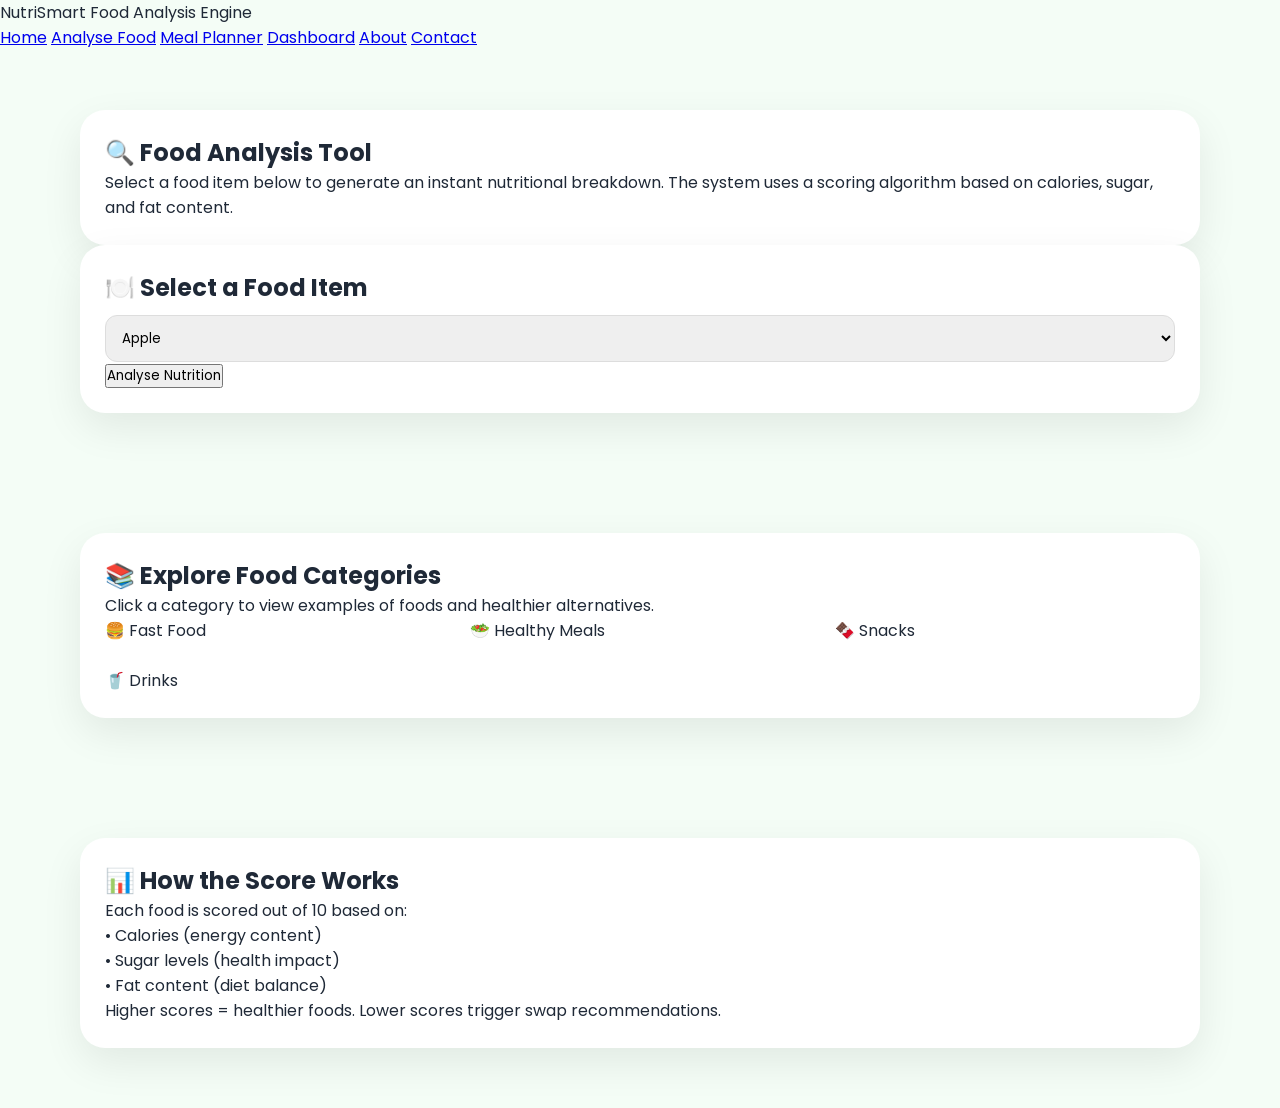
==== commit ff385620: "Update index.html" ====
--- a/index.html
+++ b/index.html
@@ -2,14 +2,14 @@
 <html lang="en">
 <head>
   <meta charset="UTF-8">
-  <title>NutriSmart Enterprise System</title>
+  <title>Food Analysis - NutriSmart</title>
   <link rel="stylesheet" href="style.css">
 </head>
 
 <body>
 
 <header>
-  NutriSmart Enterprise System
+  NutriSmart Food Analysis Engine
 </header>
 
 <nav>
@@ -21,62 +21,70 @@
   <a href="contact.html">Contact</a>
 </nav>
 
-<!-- HERO SECTION -->
 <div class="section">
 
+  <!-- INTRO -->
   <div class="card">
-    <h2>🥗 Welcome to NutriSmart</h2>
+    <h2>🔍 Food Analysis Tool</h2>
     <p>
-      NutriSmart is an enterprise-level nutrition intelligence system designed to help students and young people
-      make smarter dietary choices using data analytics, food scoring algorithms, and personalised recommendations.
-    </p>
-    <p>
-      This system was built to address the growing issue of poor nutrition, high fast-food consumption,
-      and lack of awareness around balanced diets in school-aged populations.
+      Select a food item below to generate an instant nutritional breakdown.
+      The system uses a scoring algorithm based on calories, sugar, and fat content.
     </p>
   </div>
 
+  <!-- ANALYSIS TOOL -->
   <div class="card">
-    <h2>🌍 Real-World Problem</h2>
-    <p>
-      Across Australia and globally, students are increasingly consuming high-calorie, low-nutrient foods due to
-      convenience, cost, and lifestyle pressures.
-    </p>
-    <p>
-      This contributes to long-term health risks such as obesity, diabetes, fatigue, and reduced academic performance.
-      NutriSmart addresses this by translating nutritional data into simple, actionable insights.
-    </p>
+
+    <h2>🍽️ Select a Food Item</h2>
+
+    <select id="foodSelect">
+      <option>Apple</option>
+      <option>Banana</option>
+      <option>Burger</option>
+      <option>Cheeseburger</option>
+      <option>Fries</option>
+      <option>Pizza</option>
+      <option>Fried Chicken</option>
+      <option>Sushi</option>
+      <option>Salad Bowl</option>
+      <option>Yogurt</option>
+      <option>Chocolate Bar</option>
+      <option>Ice Cream</option>
+      <option>Sandwich</option>
+      <option>Chicken Rice</option>
+    </select>
+
+    <button onclick="analyseFood()">Analyse Nutrition</button>
+
+    <div id="result"></div>
+
   </div>
 
 </div>
 
-<!-- FEATURE GRID -->
+<!-- FOOD CATEGORY EXPLORER -->
 <div class="section">
 
   <div class="card">
-    <h2>⚙️ System Features</h2>
-    <p>Explore the core components of the NutriSmart enterprise platform:</p>
+    <h2>📚 Explore Food Categories</h2>
+    <p>Click a category to view examples of foods and healthier alternatives.</p>
 
     <div class="grid">
 
-      <div class="food-card">
-        <h3>🍎 AI Food Scoring</h3>
-        <p>Each food is analysed using calories, sugar, and fat to generate a health score out of 10.</p>
+      <div class="food-card" onclick="showCategory('fastfood')">
+        🍔 Fast Food
       </div>
 
-      <div class="food-card">
-        <h3>🔁 Healthy Swaps</h3>
-        <p>Unhealthy foods trigger smart recommendations for healthier alternatives.</p>
+      <div class="food-card" onclick="showCategory('healthy')">
+        🥗 Healthy Meals
       </div>
 
-      <div class="food-card">
-        <h3>📊 Data Dashboard</h3>
-        <p>Visualise nutrition trends using interactive charts and comparisons.</p>
+      <div class="food-card" onclick="showCategory('snacks')">
+        🍫 Snacks
       </div>
 
-      <div class="food-card">
-        <h3>🍽️ Meal Planning</h3>
-        <p>Generate balanced daily meal structures for better dietary habits.</p>
+      <div class="food-card" onclick="showCategory('drinks')">
+        🥤 Drinks
       </div>
 
     </div>
@@ -84,66 +92,104 @@
 
 </div>
 
-<!-- WHY THIS MATTERS -->
+<!-- RESULT INSIGHT SECTION -->
 <div class="section">
 
   <div class="card">
-    <h2>🎯 Why This Project Matters</h2>
+    <h2>📊 How the Score Works</h2>
     <p>
-      NutriSmart aligns with <strong>UN Sustainable Development Goal 3: Good Health and Wellbeing</strong>.
+      Each food is scored out of 10 based on:
     </p>
     <p>
-      It demonstrates how data-driven systems can be used in real-world enterprise environments to solve
-      social and health-related problems through technology.
+      • Calories (energy content)<br>
+      • Sugar levels (health impact)<br>
+      • Fat content (diet balance)
     </p>
-  </div>
 
-  <div class="card">
-    <h2>💡 How It Works</h2>
     <p>
-      1. User selects a food item<br>
-      2. System analyses nutritional values<br>
-      3. Algorithm generates a health score<br>
-      4. Recommendation engine suggests improvements<br>
-      5. Data is visualised in dashboard form
+      Higher scores = healthier foods. Lower scores trigger swap recommendations.
     </p>
   </div>
 
 </div>
 
-<!-- CALL TO ACTION -->
-<div class="section">
-
-  <div class="card">
-    <h2>🚀 Get Started</h2>
-    <p>
-      Use the navigation bar above to explore the system. Start by analysing your food choices or building a meal plan.
-    </p>
-
-    <div class="grid">
-      <div class="food-card">
-        <h3>Start Analysing</h3>
-        <p>Click into the food analysis tool to evaluate meals instantly.</p>
-      </div>
-
-      <div class="food-card">
-        <h3>Build Meals</h3>
-        <p>Create structured meal plans for breakfast, lunch, and dinner.</p>
-      </div>
-
-      <div class="food-card">
-        <h3>View Insights</h3>
-        <p>See how your diet compares across different food categories.</p>
-      </div>
-    </div>
-
-  </div>
-
+<!-- POPUP MODAL -->
+<div id="modal" class="modal" onclick="closeModal()">
+  <div class="modal-content" id="modalText"></div>
 </div>
 
-<footer>
-  Enterprise Computing Project — NutriSmart System
-</footer>
+<!-- SCRIPT -->
+<script>
+const foods = {
+  Apple: {cal: 95, sugar: 19, fat: 0.3},
+  Banana: {cal: 105, sugar: 14, fat: 0.4},
+  Burger: {cal: 550, sugar: 9, fat: 30},
+  Cheeseburger: {cal: 650, sugar: 8, fat: 40},
+  Fries: {cal: 365, sugar: 0, fat: 17},
+  Pizza: {cal: 285, sugar: 5, fat: 12},
+  "Fried Chicken": {cal: 420, sugar: 2, fat: 25},
+  Sushi: {cal: 200, sugar: 3, fat: 4},
+  "Salad Bowl": {cal: 120, sugar: 4, fat: 5},
+  Yogurt: {cal: 150, sugar: 12, fat: 4},
+  "Chocolate Bar": {cal: 230, sugar: 25, fat: 13},
+  "Ice Cream": {cal: 270, sugar: 28, fat: 14},
+  Sandwich: {cal: 250, sugar: 3, fat: 8},
+  "Chicken Rice": {cal: 400, sugar: 2, fat: 10}
+};
+
+function analyseFood() {
+  const food = document.getElementById("foodSelect").value;
+  const data = foods[food];
+
+  let score = 10 - Math.floor((data.cal + data.sugar * 2 + data.fat * 10) / 120);
+  if (score < 1) score = 1;
+
+  let swap = score < 6
+    ? "Try replacing this with a Salad Bowl, Sushi, or Yogurt."
+    : "This is already a balanced choice.";
+
+  document.getElementById("result").innerHTML = `
+    <div class="card">
+      <h3>🍽️ ${food}</h3>
+      <p>Calories: ${data.cal}</p>
+      <p>Sugar: ${data.sugar}g</p>
+      <p>Fat: ${data.fat}g</p>
+
+      <p>Health Score:
+        <span class="${score > 6 ? 'good' : 'bad'}">
+          ${score}/10
+        </span>
+      </p>
+
+      <p><strong>Recommendation:</strong> ${swap}</p>
+    </div>
+  `;
+}
+
+function showCategory(type) {
+  let content = "";
+
+  if (type === "fastfood") {
+    content = "🍔 Fast food is high in calories and fats. Examples: Burger, Fries, Pizza.";
+  }
+  if (type === "healthy") {
+    content = "🥗 Healthy foods include Salad, Sushi, Yogurt — rich in nutrients and low in fats.";
+  }
+  if (type === "snacks") {
+    content = "🍫 Snacks like chocolate bars and chips are high in sugar and should be limited.";
+  }
+  if (type === "drinks") {
+    content = "🥤 Sugary drinks increase calorie intake without nutrition benefits.";
+  }
+
+  document.getElementById("modalText").innerHTML = `<h2>${content}</h2>`;
+  document.getElementById("modal").style.display = "block";
+}
+
+function closeModal() {
+  document.getElementById("modal").style.display = "none";
+}
+</script>
 
 </body>
 </html>
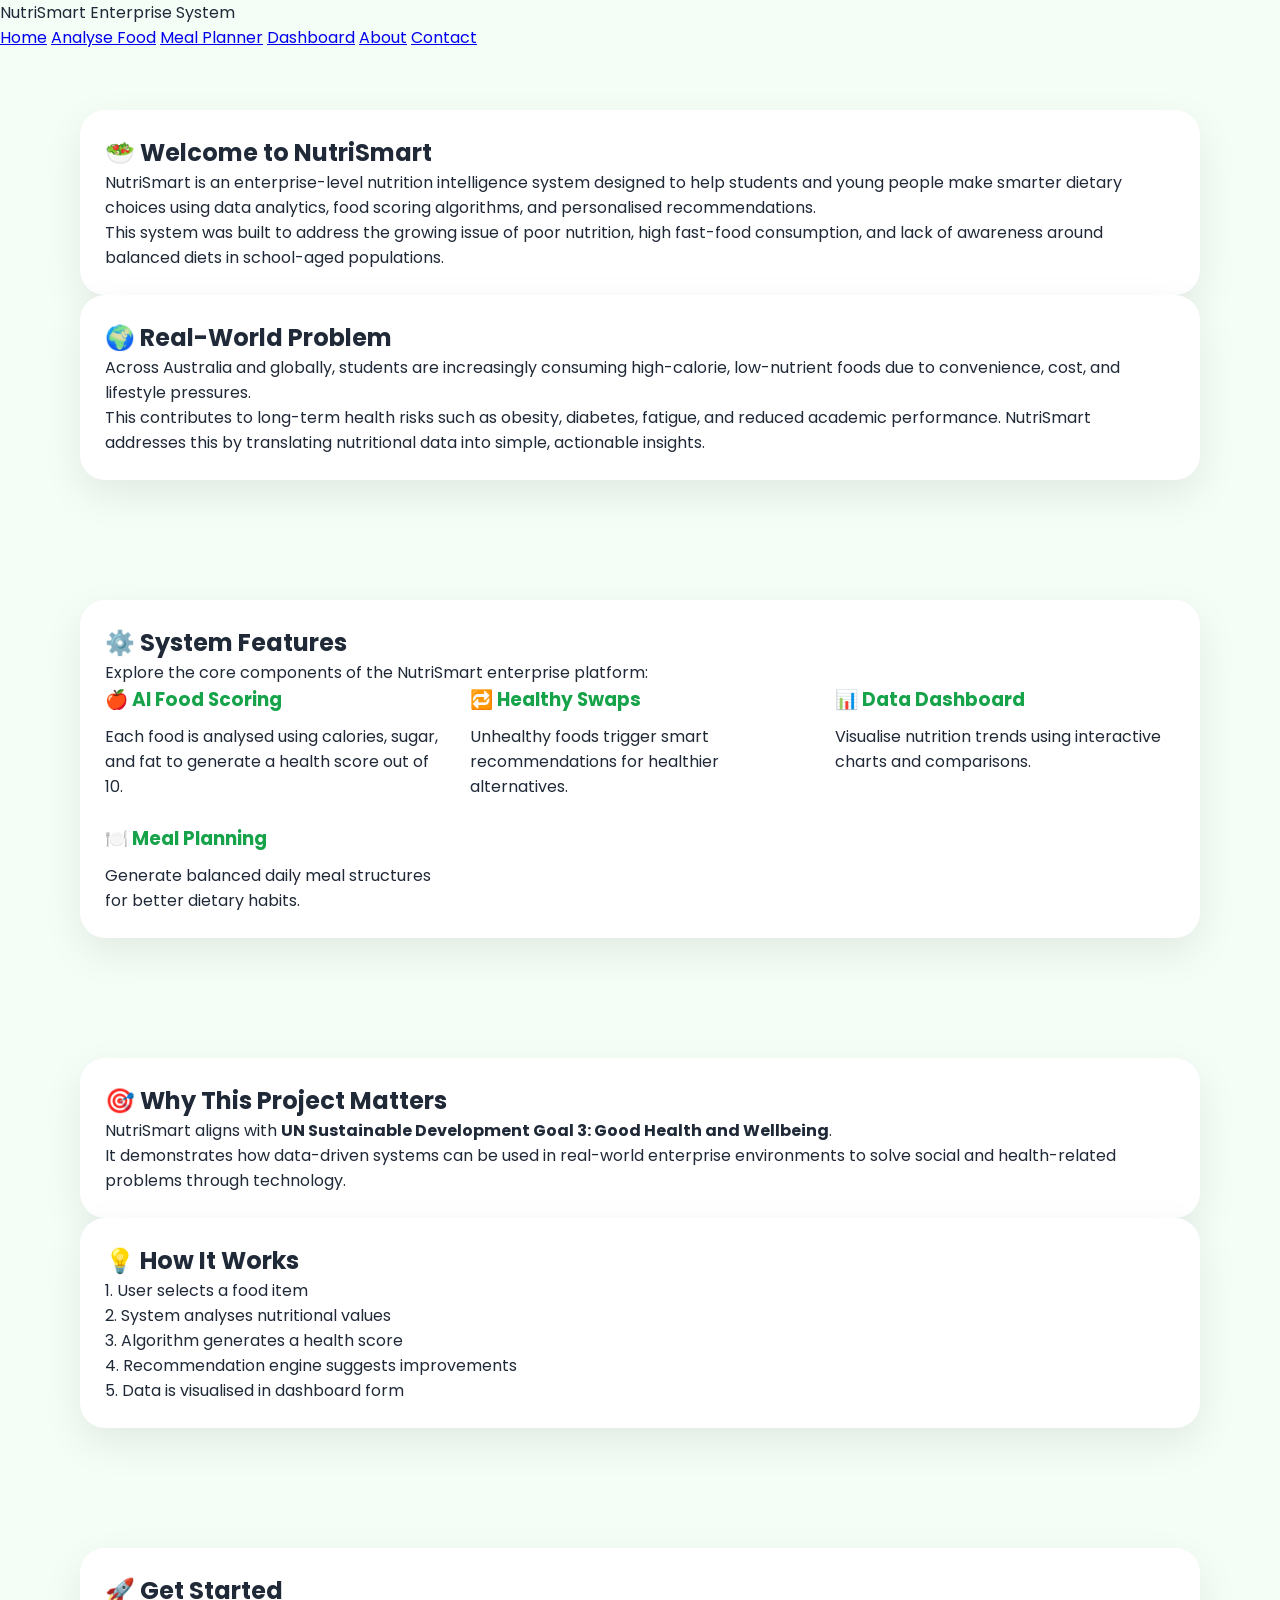
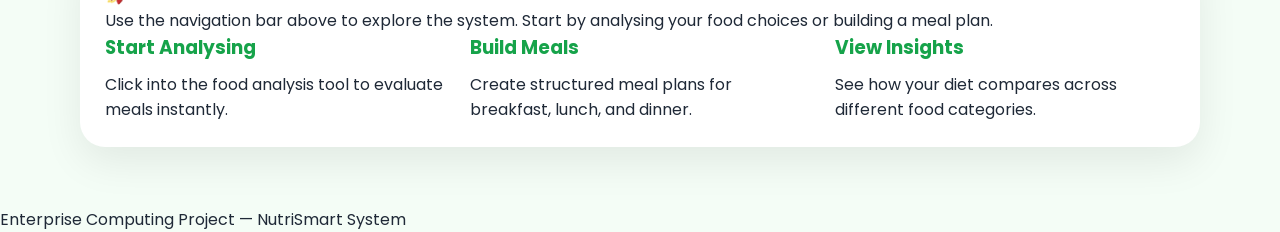
==== commit 1cc023d8: "Update index.html" ====
--- a/index.html
+++ b/index.html
@@ -2,14 +2,14 @@
 <html lang="en">
 <head>
   <meta charset="UTF-8">
-  <title>Food Analysis - NutriSmart</title>
+  <title>NutriSmart Enterprise System</title>
   <link rel="stylesheet" href="style.css">
 </head>
 
 <body>
 
 <header>
-  NutriSmart Food Analysis Engine
+  NutriSmart Enterprise System
 </header>
 
 <nav>
@@ -21,70 +21,62 @@
   <a href="contact.html">Contact</a>
 </nav>
 
+<!-- HERO SECTION -->
 <div class="section">
 
-  <!-- INTRO -->
   <div class="card">
-    <h2>🔍 Food Analysis Tool</h2>
+    <h2>🥗 Welcome to NutriSmart</h2>
     <p>
-      Select a food item below to generate an instant nutritional breakdown.
-      The system uses a scoring algorithm based on calories, sugar, and fat content.
+      NutriSmart is an enterprise-level nutrition intelligence system designed to help students and young people
+      make smarter dietary choices using data analytics, food scoring algorithms, and personalised recommendations.
+    </p>
+    <p>
+      This system was built to address the growing issue of poor nutrition, high fast-food consumption,
+      and lack of awareness around balanced diets in school-aged populations.
     </p>
   </div>
 
-  <!-- ANALYSIS TOOL -->
   <div class="card">
-
-    <h2>🍽️ Select a Food Item</h2>
-
-    <select id="foodSelect">
-      <option>Apple</option>
-      <option>Banana</option>
-      <option>Burger</option>
-      <option>Cheeseburger</option>
-      <option>Fries</option>
-      <option>Pizza</option>
-      <option>Fried Chicken</option>
-      <option>Sushi</option>
-      <option>Salad Bowl</option>
-      <option>Yogurt</option>
-      <option>Chocolate Bar</option>
-      <option>Ice Cream</option>
-      <option>Sandwich</option>
-      <option>Chicken Rice</option>
-    </select>
-
-    <button onclick="analyseFood()">Analyse Nutrition</button>
-
-    <div id="result"></div>
-
+    <h2>🌍 Real-World Problem</h2>
+    <p>
+      Across Australia and globally, students are increasingly consuming high-calorie, low-nutrient foods due to
+      convenience, cost, and lifestyle pressures.
+    </p>
+    <p>
+      This contributes to long-term health risks such as obesity, diabetes, fatigue, and reduced academic performance.
+      NutriSmart addresses this by translating nutritional data into simple, actionable insights.
+    </p>
   </div>
 
 </div>
 
-<!-- FOOD CATEGORY EXPLORER -->
+<!-- FEATURE GRID -->
 <div class="section">
 
   <div class="card">
-    <h2>📚 Explore Food Categories</h2>
-    <p>Click a category to view examples of foods and healthier alternatives.</p>
+    <h2>⚙️ System Features</h2>
+    <p>Explore the core components of the NutriSmart enterprise platform:</p>
 
     <div class="grid">
 
-      <div class="food-card" onclick="showCategory('fastfood')">
-        🍔 Fast Food
+      <div class="food-card">
+        <h3>🍎 AI Food Scoring</h3>
+        <p>Each food is analysed using calories, sugar, and fat to generate a health score out of 10.</p>
       </div>
 
-      <div class="food-card" onclick="showCategory('healthy')">
-        🥗 Healthy Meals
+      <div class="food-card">
+        <h3>🔁 Healthy Swaps</h3>
+        <p>Unhealthy foods trigger smart recommendations for healthier alternatives.</p>
       </div>
 
-      <div class="food-card" onclick="showCategory('snacks')">
-        🍫 Snacks
+      <div class="food-card">
+        <h3>📊 Data Dashboard</h3>
+        <p>Visualise nutrition trends using interactive charts and comparisons.</p>
       </div>
 
-      <div class="food-card" onclick="showCategory('drinks')">
-        🥤 Drinks
+      <div class="food-card">
+        <h3>🍽️ Meal Planning</h3>
+        <p>Generate balanced daily meal structures for better dietary habits.</p>
       </div>
 
     </div>
@@ -92,104 +84,66 @@
 
 </div>
 
-<!-- RESULT INSIGHT SECTION -->
+<!-- WHY THIS MATTERS -->
 <div class="section">
 
   <div class="card">
-    <h2>📊 How the Score Works</h2>
+    <h2>🎯 Why This Project Matters</h2>
     <p>
-      Each food is scored out of 10 based on:
+      NutriSmart aligns with <strong>UN Sustainable Development Goal 3: Good Health and Wellbeing</strong>.
     </p>
     <p>
-      • Calories (energy content)<br>
-      • Sugar levels (health impact)<br>
-      • Fat content (diet balance)
+      It demonstrates how data-driven systems can be used in real-world enterprise environments to solve
+      social and health-related problems through technology.
     </p>
+  </div>
 
+  <div class="card">
+    <h2>💡 How It Works</h2>
     <p>
-      Higher scores = healthier foods. Lower scores trigger swap recommendations.
+      1. User selects a food item<br>
+      2. System analyses nutritional values<br>
+      3. Algorithm generates a health score<br>
+      4. Recommendation engine suggests improvements<br>
+      5. Data is visualised in dashboard form
     </p>
   </div>
 
 </div>
 
-<!-- POPUP MODAL -->
-<div id="modal" class="modal" onclick="closeModal()">
-  <div class="modal-content" id="modalText"></div>
+<!-- CALL TO ACTION -->
+<div class="section">
+
+  <div class="card">
+    <h2>🚀 Get Started</h2>
+    <p>
+      Use the navigation bar above to explore the system. Start by analysing your food choices or building a meal plan.
+    </p>
+
+    <div class="grid">
+      <div class="food-card">
+        <h3>Start Analysing</h3>
+        <p>Click into the food analysis tool to evaluate meals instantly.</p>
+      </div>
+
+      <div class="food-card">
+        <h3>Build Meals</h3>
+        <p>Create structured meal plans for breakfast, lunch, and dinner.</p>
+      </div>
+
+      <div class="food-card">
+        <h3>View Insights</h3>
+        <p>See how your diet compares across different food categories.</p>
+      </div>
+    </div>
+
+  </div>
+
 </div>
 
-<!-- SCRIPT -->
-<script>
-const foods = {
-  Apple: {cal: 95, sugar: 19, fat: 0.3},
-  Banana: {cal: 105, sugar: 14, fat: 0.4},
-  Burger: {cal: 550, sugar: 9, fat: 30},
-  Cheeseburger: {cal: 650, sugar: 8, fat: 40},
-  Fries: {cal: 365, sugar: 0, fat: 17},
-  Pizza: {cal: 285, sugar: 5, fat: 12},
-  "Fried Chicken": {cal: 420, sugar: 2, fat: 25},
-  Sushi: {cal: 200, sugar: 3, fat: 4},
-  "Salad Bowl": {cal: 120, sugar: 4, fat: 5},
-  Yogurt: {cal: 150, sugar: 12, fat: 4},
-  "Chocolate Bar": {cal: 230, sugar: 25, fat: 13},
-  "Ice Cream": {cal: 270, sugar: 28, fat: 14},
-  Sandwich: {cal: 250, sugar: 3, fat: 8},
-  "Chicken Rice": {cal: 400, sugar: 2, fat: 10}
-};
-
-function analyseFood() {
-  const food = document.getElementById("foodSelect").value;
-  const data = foods[food];
-
-  let score = 10 - Math.floor((data.cal + data.sugar * 2 + data.fat * 10) / 120);
-  if (score < 1) score = 1;
-
-  let swap = score < 6
-    ? "Try replacing this with a Salad Bowl, Sushi, or Yogurt."
-    : "This is already a balanced choice.";
-
-  document.getElementById("result").innerHTML = `
-    <div class="card">
-      <h3>🍽️ ${food}</h3>
-      <p>Calories: ${data.cal}</p>
-      <p>Sugar: ${data.sugar}g</p>
-      <p>Fat: ${data.fat}g</p>
-
-      <p>Health Score:
-        <span class="${score > 6 ? 'good' : 'bad'}">
-          ${score}/10
-        </span>
-      </p>
-
-      <p><strong>Recommendation:</strong> ${swap}</p>
-    </div>
-  `;
-}
-
-function showCategory(type) {
-  let content = "";
-
-  if (type === "fastfood") {
-    content = "🍔 Fast food is high in calories and fats. Examples: Burger, Fries, Pizza.";
-  }
-  if (type === "healthy") {
-    content = "🥗 Healthy foods include Salad, Sushi, Yogurt — rich in nutrients and low in fats.";
-  }
-  if (type === "snacks") {
-    content = "🍫 Snacks like chocolate bars and chips are high in sugar and should be limited.";
-  }
-  if (type === "drinks") {
-    content = "🥤 Sugary drinks increase calorie intake without nutrition benefits.";
-  }
-
-  document.getElementById("modalText").innerHTML = `<h2>${content}</h2>`;
-  document.getElementById("modal").style.display = "block";
-}
-
-function closeModal() {
-  document.getElementById("modal").style.display = "none";
-}
-</script>
+<footer>
+  Enterprise Computing Project — NutriSmart System
+</footer>
 
 </body>
 </html>
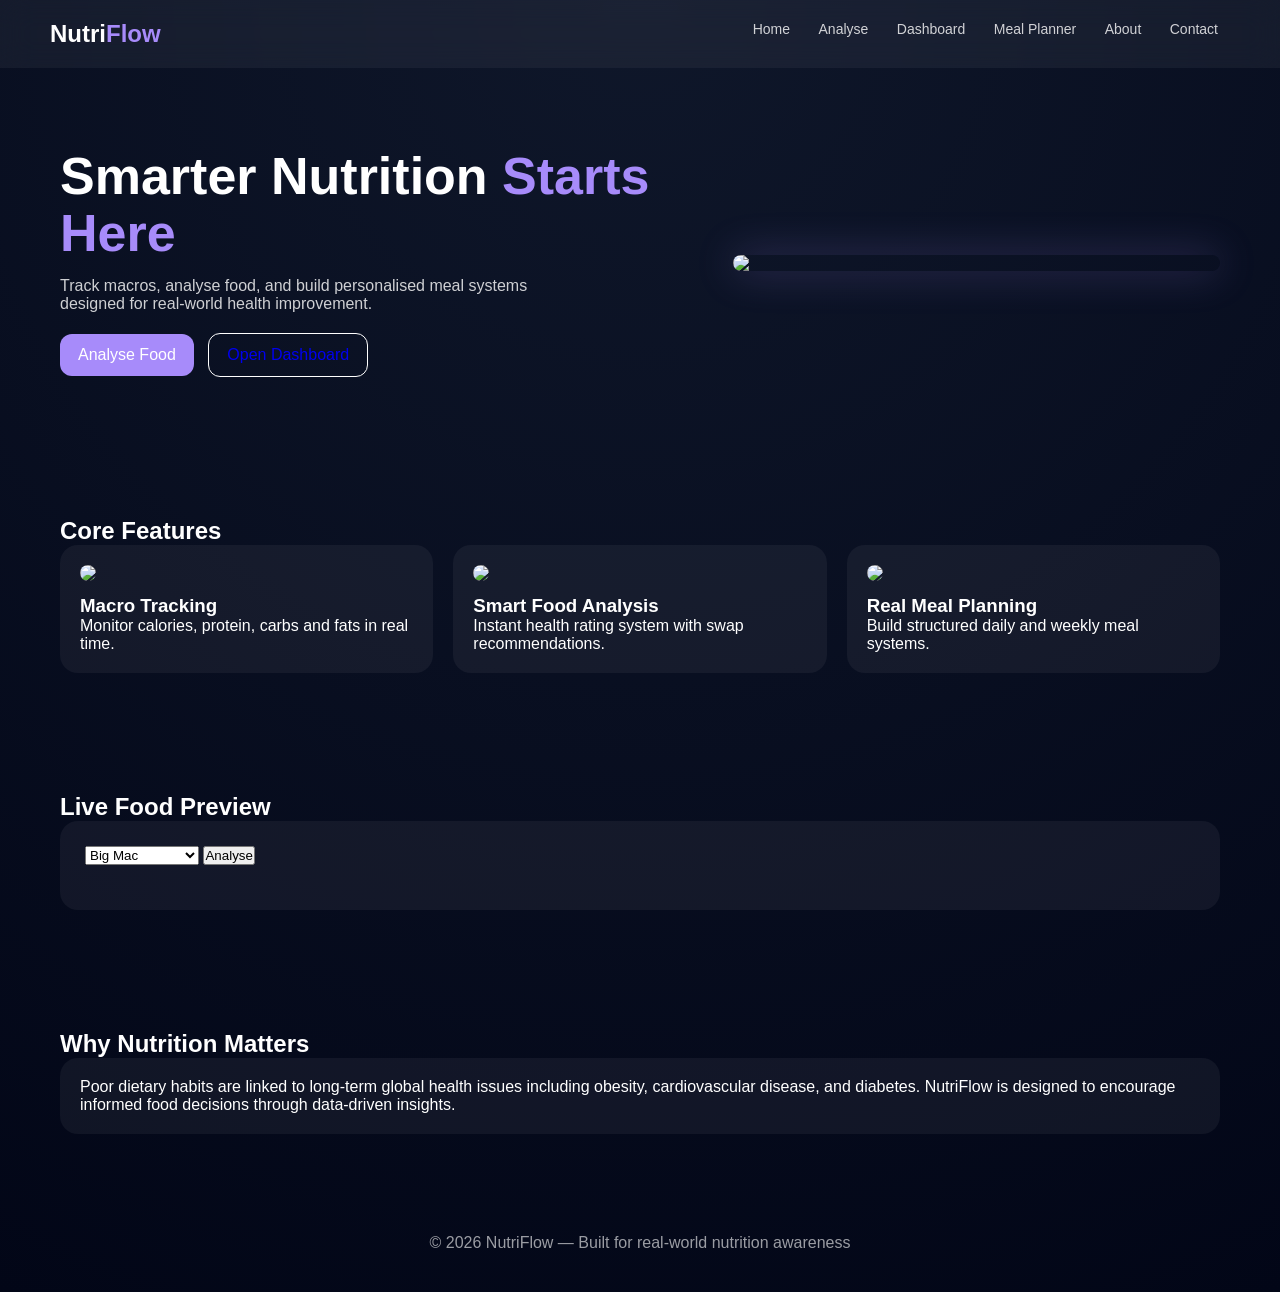
==== commit f56cecf6: "Update index.html" ====
--- a/index.html
+++ b/index.html
@@ -1,149 +1,114 @@
 <!DOCTYPE html>
-<html lang="en">
+<html>
 <head>
-  <meta charset="UTF-8">
-  <title>NutriSmart Enterprise System</title>
+  <title>NutriFlow</title>
   <link rel="stylesheet" href="style.css">
 </head>
 
 <body>
 
-<header>
-  NutriSmart Enterprise System
-</header>
-
-<nav>
-  <a href="index.html">Home</a>
-  <a href="analyse.html">Analyse Food</a>
-  <a href="meal.html">Meal Planner</a>
-  <a href="dashboard.html">Dashboard</a>
-  <a href="about.html">About</a>
-  <a href="contact.html">Contact</a>
-</nav>
-
-<!-- HERO SECTION -->
-<div class="section">
-
-  <div class="card">
-    <h2>🥗 Welcome to NutriSmart</h2>
-    <p>
-      NutriSmart is an enterprise-level nutrition intelligence system designed to help students and young people
-      make smarter dietary choices using data analytics, food scoring algorithms, and personalised recommendations.
-    </p>
-    <p>
-      This system was built to address the growing issue of poor nutrition, high fast-food consumption,
-      and lack of awareness around balanced diets in school-aged populations.
-    </p>
+<div class="navbar">
+  <div class="logo">Nutri<span>Flow</span></div>
+  <div>
+    <a href="index.html">Home</a>
+    <a href="analyser.html">Analyse</a>
+    <a href="dashboard.html">Dashboard</a>
+    <a href="mealplanner.html">Meal Planner</a>
+    <a href="about.html">About</a>
+    <a href="contact.html">Contact</a>
   </div>
-
-  <div class="card">
-    <h2>🌍 Real-World Problem</h2>
-    <p>
-      Across Australia and globally, students are increasingly consuming high-calorie, low-nutrient foods due to
-      convenience, cost, and lifestyle pressures.
-    </p>
-    <p>
-      This contributes to long-term health risks such as obesity, diabetes, fatigue, and reduced academic performance.
-      NutriSmart addresses this by translating nutritional data into simple, actionable insights.
-    </p>
-  </div>
-
 </div>
 
-<!-- FEATURE GRID -->
-<div class="section">
+<!-- HERO -->
+<section class="hero">
 
-  <div class="card">
-    <h2>⚙️ System Features</h2>
-    <p>Explore the core components of the NutriSmart enterprise platform:</p>
+  <div>
+    <h1>Smarter Nutrition <span>Starts Here</span></h1>
+    <p>
+      Track macros, analyse food, and build personalised meal systems designed
+      for real-world health improvement.
+    </p>
 
-    <div class="grid">
-
-      <div class="food-card">
-        <h3>🍎 AI Food Scoring</h3>
-        <p>Each food is analysed using calories, sugar, and fat to generate a health score out of 10.</p>
-      </div>
-
-      <div class="food-card">
-        <h3>🔁 Healthy Swaps</h3>
-        <p>Unhealthy foods trigger smart recommendations for healthier alternatives.</p>
-      </div>
-
-      <div class="food-card">
-        <h3>📊 Data Dashboard</h3>
-        <p>Visualise nutrition trends using interactive charts and comparisons.</p>
-      </div>
-
-      <div class="food-card">
-        <h3>🍽️ Meal Planning</h3>
-        <p>Generate balanced daily meal structures for better dietary habits.</p>
-      </div>
-
+    <div class="btn-row">
+      <a class="btn primary" href="analyser.html">Analyse Food</a>
+      <a class="btn secondary" href="dashboard.html">Open Dashboard</a>
     </div>
   </div>
 
-</div>
+  <img src="https://images.unsplash.com/photo-1490645935967-10de6ba17061">
 
-<!-- WHY THIS MATTERS -->
-<div class="section">
+</section>
 
-  <div class="card">
-    <h2>🎯 Why This Project Matters</h2>
-    <p>
-      NutriSmart aligns with <strong>UN Sustainable Development Goal 3: Good Health and Wellbeing</strong>.
-    </p>
-    <p>
-      It demonstrates how data-driven systems can be used in real-world enterprise environments to solve
-      social and health-related problems through technology.
-    </p>
-  </div>
+<!-- FEATURE GRID -->
+<section class="section">
+  <h2>Core Features</h2>
+  <div class="grid">
 
-  <div class="card">
-    <h2>💡 How It Works</h2>
-    <p>
-      1. User selects a food item<br>
-      2. System analyses nutritional values<br>
-      3. Algorithm generates a health score<br>
-      4. Recommendation engine suggests improvements<br>
-      5. Data is visualised in dashboard form
-    </p>
-  </div>
+    <div class="card">
+      <img src="https://images.unsplash.com/photo-1512621776951-a57141f2eefd">
+      <h3>Macro Tracking</h3>
+      <p>Monitor calories, protein, carbs and fats in real time.</p>
+    </div>
 
-</div>
+    <div class="card">
+      <img src="https://images.unsplash.com/photo-1498837167922-ddd27525d352">
+      <h3>Smart Food Analysis</h3>
+      <p>Instant health rating system with swap recommendations.</p>
+    </div>
 
-<!-- CALL TO ACTION -->
-<div class="section">
-
-  <div class="card">
-    <h2>🚀 Get Started</h2>
-    <p>
-      Use the navigation bar above to explore the system. Start by analysing your food choices or building a meal plan.
-    </p>
-
-    <div class="grid">
-      <div class="food-card">
-        <h3>Start Analysing</h3>
-        <p>Click into the food analysis tool to evaluate meals instantly.</p>
-      </div>
-
-      <div class="food-card">
-        <h3>Build Meals</h3>
-        <p>Create structured meal plans for breakfast, lunch, and dinner.</p>
-      </div>
-
-      <div class="food-card">
-        <h3>View Insights</h3>
-        <p>See how your diet compares across different food categories.</p>
-      </div>
+    <div class="card">
+      <img src="https://images.unsplash.com/photo-1546069901-ba9599a7e63c">
+      <h3>Real Meal Planning</h3>
+      <p>Build structured daily and weekly meal systems.</p>
     </div>
 
   </div>
+</section>
 
-</div>
+<!-- INTERACTIVE DEMO -->
+<section class="section">
+
+  <h2>Live Food Preview</h2>
+
+  <div class="box">
+
+    <select id="food">
+      <option>Big Mac</option>
+      <option>Fries</option>
+      <option>Chicken Burger</option>
+      <option>Pizza</option>
+      <option>Salad</option>
+      <option>Protein Shake</option>
+    </select>
+
+    <button onclick="document.getElementById('out').innerHTML = analyse(document.getElementById('food').value)">
+      Analyse
+    </button>
+
+    <div id="out" style="margin-top:20px;"></div>
+
+  </div>
+
+</section>
+
+<!-- INFO SECTION -->
+<section class="section">
+  <h2>Why Nutrition Matters</h2>
+
+  <div class="card">
+    <p>
+      Poor dietary habits are linked to long-term global health issues including obesity,
+      cardiovascular disease, and diabetes. NutriFlow is designed to encourage informed
+      food decisions through data-driven insights.
+    </p>
+  </div>
+</section>
 
 <footer>
-  Enterprise Computing Project — NutriSmart System
+  © 2026 NutriFlow — Built for real-world nutrition awareness
 </footer>
+
+<script src="script.js"></script>
 
 </body>
 </html>
--- a/style.css
+++ b/style.css
@@ -1,195 +1,167 @@
-@import url('https://fonts.googleapis.com/css2?family=Poppins:wght@300;400;500;600;700&display=swap');
-
-:root{
---green:#16a34a;
---dark:#0f172a;
---light:#f4fdf6;
---card:#ffffff;
---text:#1f2937;
---muted:#6b7280;
+* {
+  margin: 0;
+  padding: 0;
+  box-sizing: border-box;
+  font-family: 'Poppins', sans-serif;
 }
 
-*{
-margin:0;
-padding:0;
-box-sizing:border-box;
-font-family:Poppins, sans-serif;
+body {
+  background: radial-gradient(circle at top, #0f172a, #020617);
+  color: white;
+  overflow-x: hidden;
 }
 
-body{
-background:var(--light);
-color:var(--text);
+/* NAV */
+.navbar {
+  display: flex;
+  justify-content: space-between;
+  padding: 20px 50px;
+  position: sticky;
+  top: 0;
+  background: rgba(255,255,255,0.05);
+  backdrop-filter: blur(15px);
+  z-index: 1000;
 }
 
-/* ================= NAV ================= */
-
-.navbar{
-display:flex;
-justify-content:space-between;
-align-items:center;
-padding:20px 70px;
-background:white;
-box-shadow:0 5px 20px rgba(0,0,0,0.06);
-position:sticky;
-top:0;
-z-index:1000;
+.navbar a {
+  color: white;
+  margin: 0 12px;
+  text-decoration: none;
+  font-size: 14px;
+  opacity: 0.8;
 }
 
-.logo{
-font-size:24px;
-font-weight:700;
-color:var(--green);
-letter-spacing:1px;
+.navbar a:hover {
+  opacity: 1;
 }
 
-.nav-links a{
-margin-left:20px;
-text-decoration:none;
-color:var(--text);
-font-weight:500;
-transition:0.3s;
+/* LOGO */
+.logo {
+  font-weight: 800;
+  font-size: 24px;
+}
+.logo span { color: #a78bfa; }
+
+/* HERO */
+.hero {
+  display: grid;
+  grid-template-columns: 1.3fr 1fr;
+  padding: 80px 60px;
+  align-items: center;
+  gap: 40px;
 }
 
-.nav-links a:hover{
-color:var(--green);
+.hero h1 {
+  font-size: 52px;
+  line-height: 1.1;
 }
 
-/* ================= HEADER ================= */
-
-.page-header{
-text-align:center;
-padding:80px 20px 40px;
+.hero h1 span {
+  color: #a78bfa;
 }
 
-.page-header h1{
-font-size:54px;
-margin-bottom:10px;
+.hero p {
+  margin-top: 15px;
+  opacity: 0.8;
+  max-width: 500px;
 }
 
-.page-header p{
-font-size:18px;
-color:var(--muted);
-max-width:700px;
-margin:0 auto;
+.hero img {
+  width: 100%;
+  border-radius: 20px;
+  box-shadow: 0 0 40px rgba(167,139,250,0.3);
 }
 
-/* ================= GRID SYSTEM ================= */
-
-.section{
-padding:60px 80px;
+/* BUTTONS */
+.btn-row {
+  margin-top: 20px;
 }
 
-.grid{
-display:grid;
-grid-template-columns:repeat(auto-fit,minmax(280px,1fr));
-gap:25px;
+.btn {
+  padding: 12px 18px;
+  border-radius: 12px;
+  margin-right: 10px;
+  display: inline-block;
+  text-decoration: none;
 }
 
-/* ================= CARDS ================= */
-
-.card{
-background:var(--card);
-padding:25px;
-border-radius:25px;
-box-shadow:0 15px 40px rgba(0,0,0,0.08);
-transition:0.3s;
+.primary {
+  background: #a78bfa;
+  color: white;
 }
 
-.card:hover{
-transform:translateY(-5px);
+.secondary {
+  border: 1px solid white;
 }
 
-.card h3{
-margin-bottom:10px;
-color:var(--green);
+/* SECTION */
+.section {
+  padding: 60px;
 }
 
-/* ================= BUTTONS ================= */
-
-.btn{
-background:var(--green);
-color:white;
-border:none;
-padding:12px 18px;
-border-radius:12px;
-cursor:pointer;
-margin-top:10px;
-transition:0.3s;
-font-weight:600;
+/* CARDS GRID */
+.grid {
+  display: grid;
+  grid-template-columns: repeat(3,1fr);
+  gap: 20px;
 }
 
-.btn:hover{
-background:#12833b;
-transform:scale(1.02);
+/* CARD */
+.card {
+  background: rgba(255,255,255,0.05);
+  padding: 20px;
+  border-radius: 18px;
+  transition: 0.3s;
 }
 
-/* ================= INPUTS ================= */
-
-input, textarea, select{
-width:100%;
-padding:12px;
-margin-top:10px;
-border-radius:12px;
-border:1px solid #ddd;
-outline:none;
+.card:hover {
+  transform: translateY(-5px);
+  background: rgba(255,255,255,0.08);
 }
 
-/* ================= RESULT BOX ================= */
-
-.result{
-margin-top:15px;
-padding:15px;
-background:#ecfdf5;
-border-radius:15px;
-font-weight:500;
+.card img {
+  width: 100%;
+  border-radius: 12px;
+  margin-bottom: 10px;
 }
 
-/* ================= HERO CARD ================= */
-
-.hero-card{
-background:linear-gradient(135deg,#16a34a,#22c55e);
-color:white;
-padding:40px;
-border-radius:30px;
-text-align:center;
-box-shadow:0 20px 50px rgba(0,0,0,0.15);
+/* ANALYSER BOX */
+.box {
+  background: rgba(255,255,255,0.05);
+  padding: 25px;
+  border-radius: 18px;
 }
 
-/* ================= IMAGE CARDS ================= */
-
-.image-card img{
-width:100%;
-height:180px;
-object-fit:cover;
-border-radius:15px;
-margin-bottom:10px;
+/* DASHBOARD */
+.stats {
+  display: grid;
+  grid-template-columns: repeat(4,1fr);
+  gap: 15px;
 }
 
-/* ================= DASHBOARD ================= */
-
-.stat{
-text-align:center;
-padding:30px;
-background:white;
-border-radius:20px;
-box-shadow:0 15px 30px rgba(0,0,0,0.06);
+.stat {
+  background: rgba(255,255,255,0.05);
+  padding: 20px;
+  border-radius: 14px;
 }
 
-.stat h2{
-font-size:40px;
-color:var(--green);
+/* PROGRESS */
+.bar {
+  height: 10px;
+  background: #1e293b;
+  border-radius: 20px;
+  overflow: hidden;
 }
 
-/* ================= FOOTER ================= */
-
-.footer{
-margin-top:80px;
-padding:50px;
-background:#0f172a;
-color:white;
-text-align:center;
+.bar div {
+  height: 100%;
+  background: #a78bfa;
+  width: 0%;
 }
 
-.footer p{
-opacity:0.8;
+/* FOOTER */
+footer {
+  text-align: center;
+  padding: 40px;
+  opacity: 0.6;
 }
